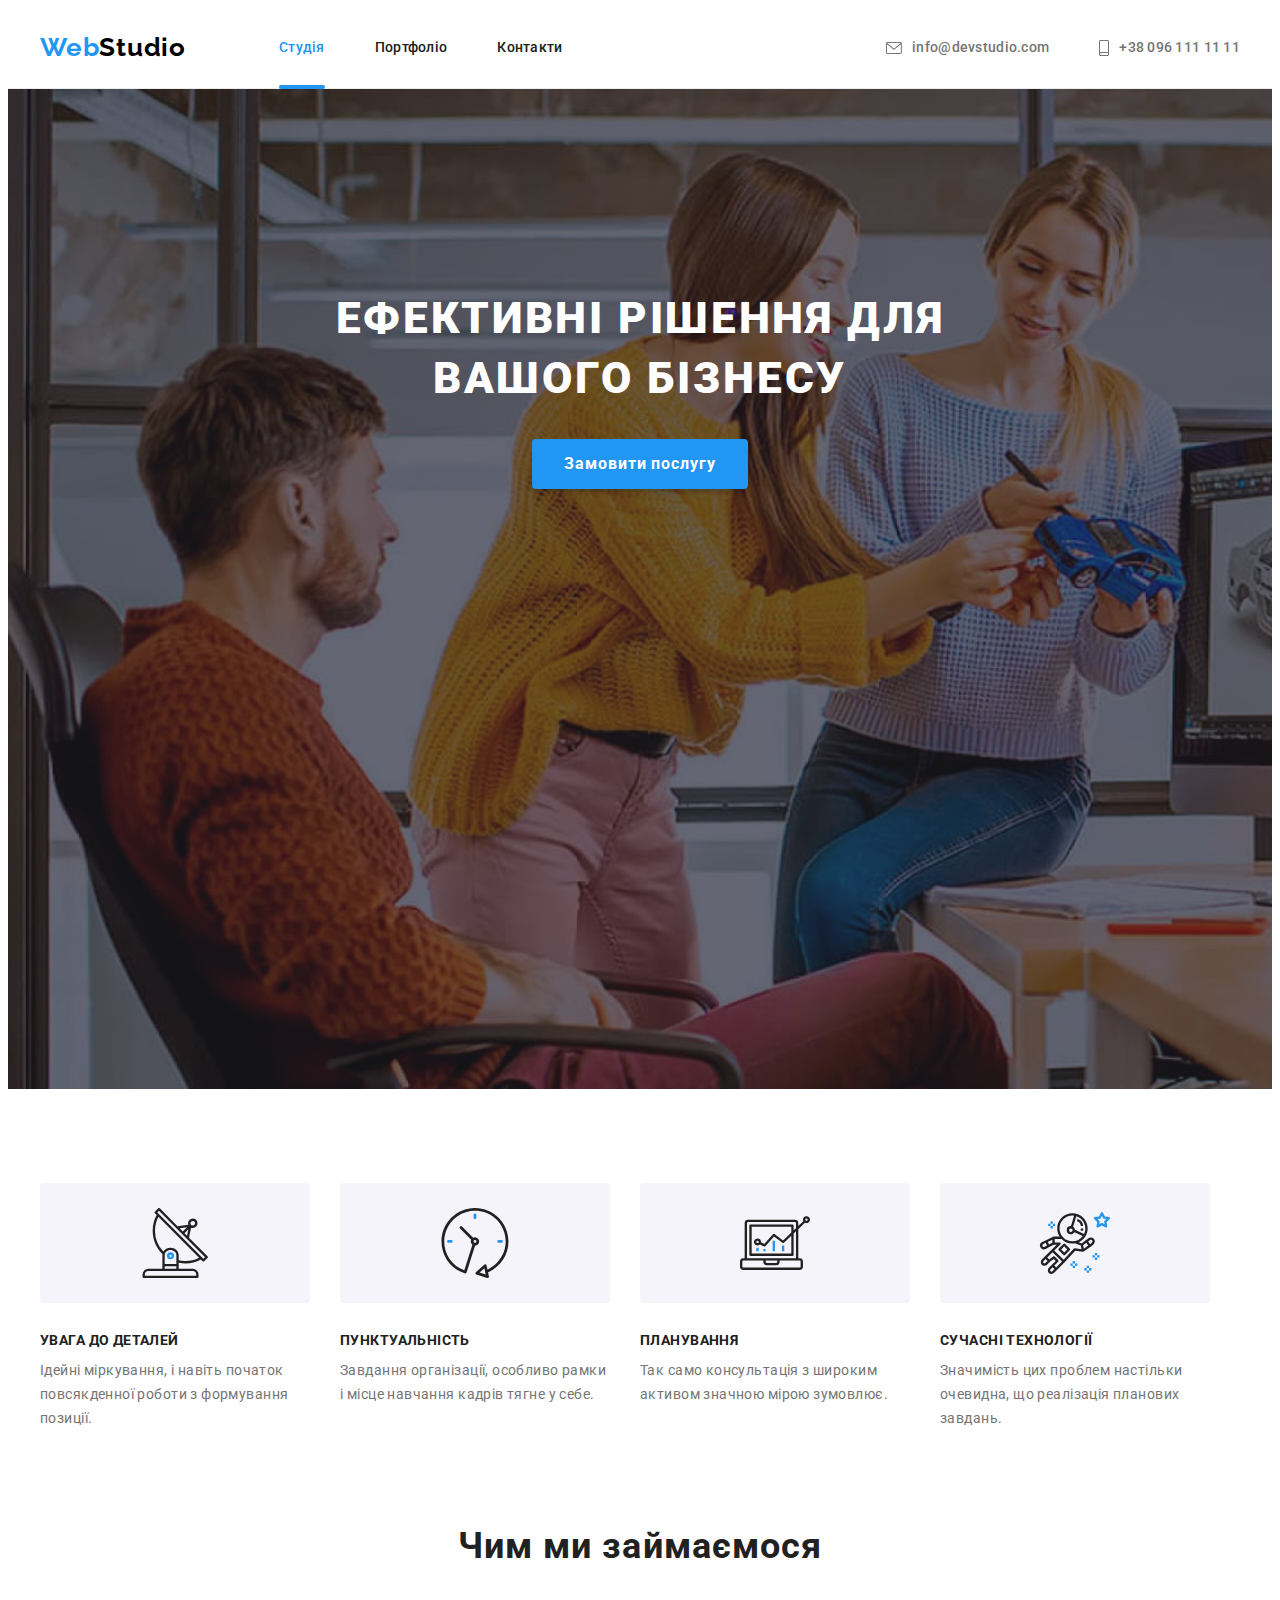
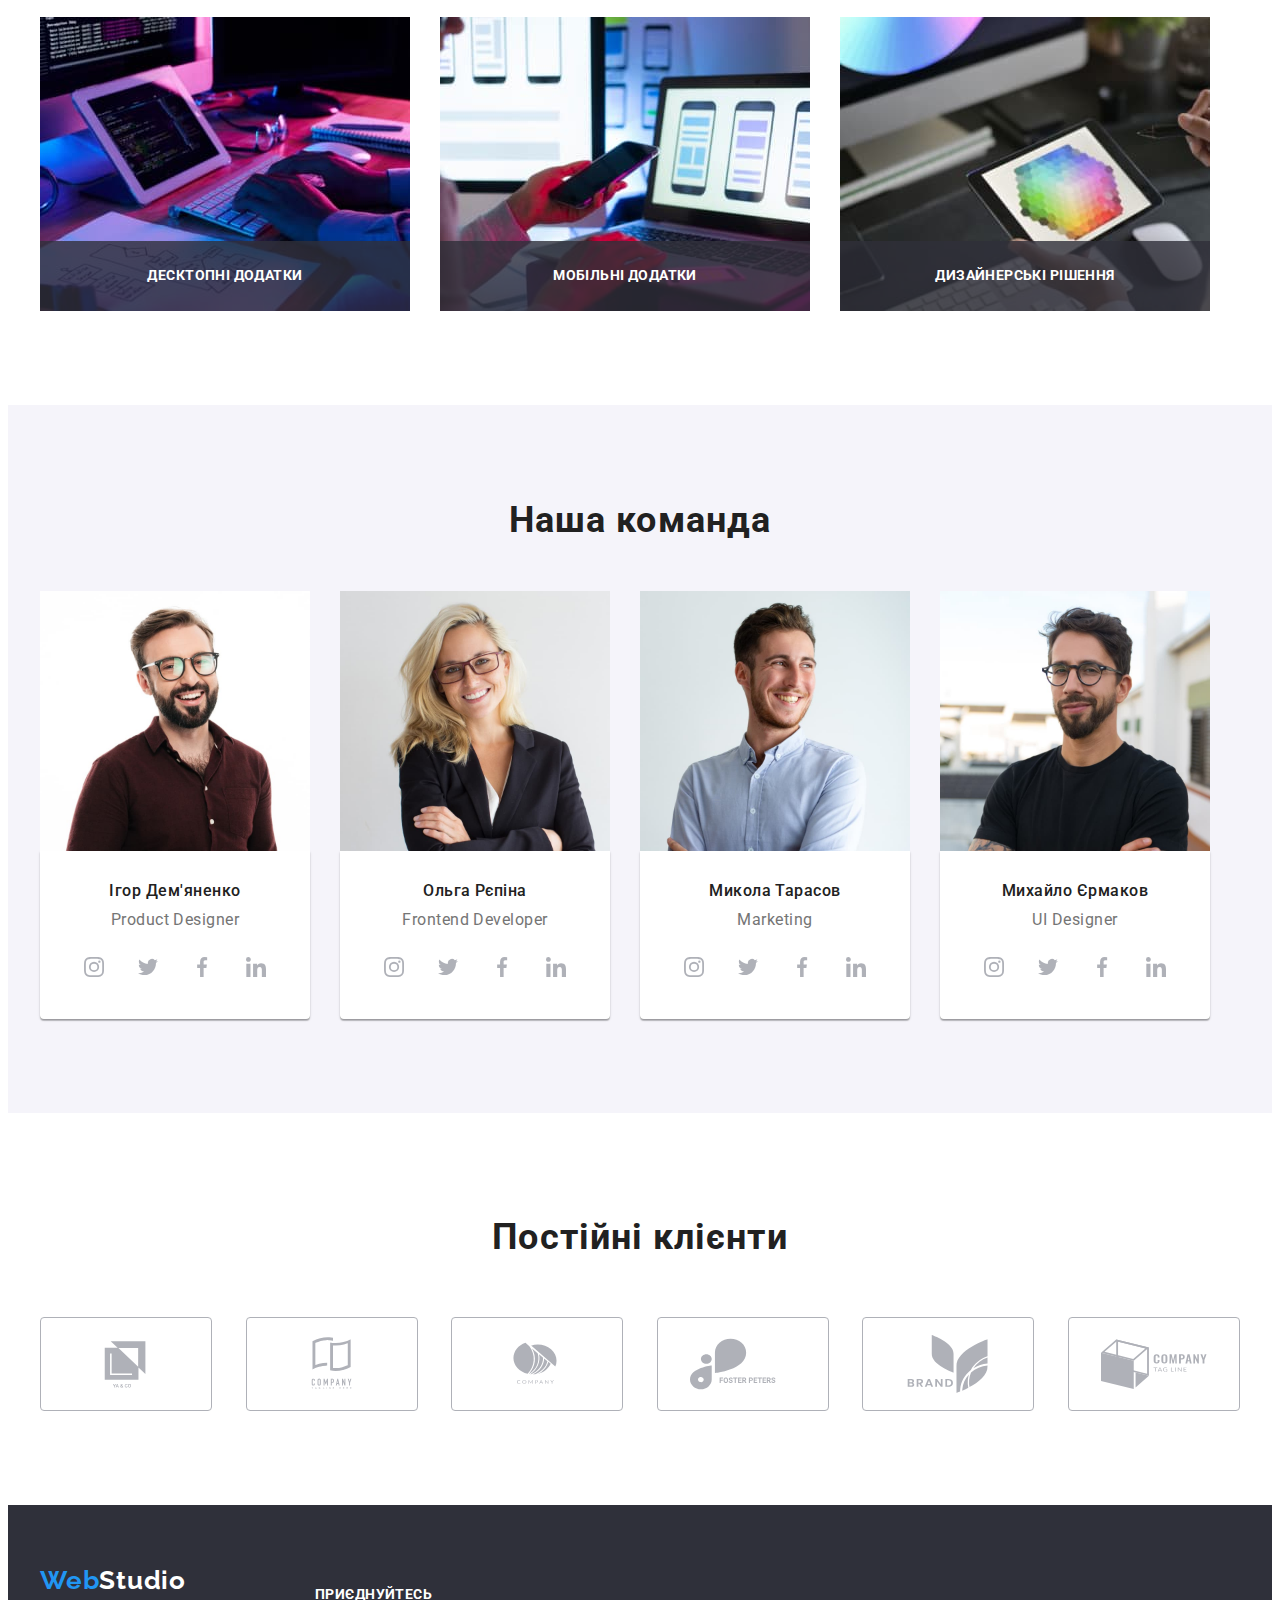
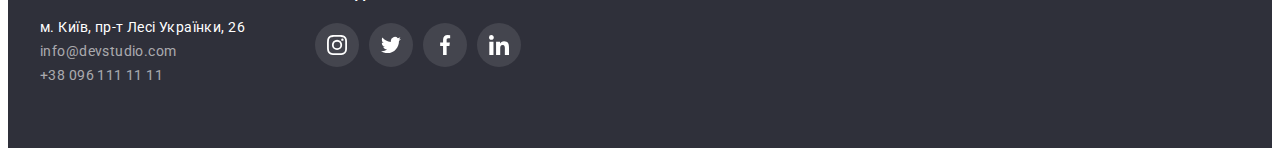
==== index.html @ e0c90251 "new" ====
<!DOCTYPE html>
<html lang="uk">
  <head>
    <meta charset="UTF-8" />
    <meta http-equiv="X-UA-Compatible" content="IE=edge" />
    <meta name="viewport" content="width=device-width, initial-scale=1.0" />
    <title>Document</title>
    <link rel="preconnect" href="https://fonts.googleapis.com" />
    <link rel="preconnect" href="https://fonts.gstatic.com" crossorigin />
    <link
      href="https://fonts.googleapis.com/css2?family=Raleway:wght@700&family=Roboto:wght@400;500;700;900&display=swap"
      rel="stylesheet"
    />
    <link
      rel="stylesheet"
      href="https://cdnjs.cloudflare.com/ajax/libs/modern-normalize/1.1.0/modern-normalize.min.css"
      integrity="sha512-wpPYUAdjBVSE4KJnH1VR1HeZfpl1ub8YT/NKx4PuQ5NmX2tKuGu6U/JRp5y+Y8XG2tV+wKQpNHVUX03MfMFn9Q=="
      crossorigin="anonymous"
      referrerpolicy="no-referrer"
    />
    <link rel="stylesheet" href="./css/styles.css" />
  </head>
  <body>
    <!-- хедер -->
    <header class="page-header">
      <div class="container">
        <nav class="navigate">
          <a href="./index.html" class="logo"
            ><span class="title-logo">Web</span>Studio</a
          >

          <!-- навігація -->
          <div class="nav-c">
            <ul class="site-nav">
              <li class="item current">
                <a href="./index.html" class="link">Студія</a>
              </li>
              <li class="item">
                <a href="./portfolio.html" class="link">Портфоліо</a>
              </li>
              <li class="item"><a href="" class="link">Контакти</a></li>
            </ul>
          </div>
        </nav>

        <!-- контакти -->
        <ul class="site-contacts">
          <li class="item">
            <a href="mailto:info@devstudio.com" class="contact-link link"
              ><svg class="icon-envelope" widht="16" height="12">
                <use href="./images/sprite.svg#icon-envelope"></use></svg
              >info@devstudio.com</a
            >
          </li>

          <li class="item">
            <a href="tel:+380961111111" class="contact-link link"
              ><svg class="icon-tel" widht="10" height="16">
                <use href="./images/sprite.svg#icon-smartphone"></use></svg
              >+38 096 111 11 11</a
            >
          </li>
        </ul>
      </div>
    </header>

    <main>
      <!-- герой -->
      <section class="section-hero section">
        <div class="container">
          <h1 class="hero-title">
            Ефективні рішення для <br />
            вашого бізнесу
          </h1>
          <button type="button" class="button-hero button" data-modal-open>
            Замовити послугу
          </button>
        </div>
      </section>

      <!-- блок 1 -->

      <section class="section-features section">
        <div class="container">
          <h2 class="features-title visually-hidden">Особливості</h2>

          <ul class="features-items">
            <li class="item-list">
              <div class="icon-features">
                <svg class="icon-antenna" widht="70" height="70">
                  <use href="./images/sprite.svg#icon-antenna"></use>
                </svg>
              </div>

              <h3 class="title-item-list">УВАГА ДО ДЕТАЛЕЙ</h3>
              <p class="features-items-text">
                Ідейні міркування, і навіть початок повсякденної роботи з
                формування позиції.
              </p>
            </li>

            <li class="item-list">
              <div class="icon-features">
                <svg class="icon-clock" widht="70" height="70">
                  <use href="./images/sprite.svg#icon-clock"></use>
                </svg>
              </div>
              <h3 class="title-item-list">ПУНКТУАЛЬНІСТЬ</h3>
              <p class="features-items-text">
                Завдання організації, особливо рамки і місце навчання кадрів
                тягне у себе.
              </p>
            </li>

            <li class="item-list">
              <div class="icon-features">
                <svg class="icon-diagram" widht="70" height="70">
                  <use href="./images/sprite.svg#icon-diagram"></use>
                </svg>
              </div>
              <h3 class="title-item-list">ПЛАНУВАННЯ</h3>
              <p class="features-items-text">
                Так само консультація з широким активом значною мірою зумовлює.
              </p>
            </li>

            <li class="item-list">
              <div class="icon-features">
                <svg class="icon-astronaut" widht="70" height="70">
                  <use href="./images/sprite.svg#icon-astronaut"></use>
                </svg>
              </div>
              <h3 class="title-item-list">СУЧАСНІ ТЕХНОЛОГІЇ</h3>
              <p class="features-items-text">
                Значимість цих проблем настільки очевидна, що реалізація
                планових завдань.
              </p>
            </li>
          </ul>
        </div>
      </section>

      <!-- блок 2 -->
      <section class="section-work section">
        <div class="container">
          <h2 class="work-title">Чим ми займаємося</h2>

          <ul class="work-list">
            <li class="wokr-list-item">
              <div class="wokr-list-thumb">
                <img
                  src="./images/box-1.jpg"
                  alt="працюю з кодом"
                  width="370"
                  height="294"
                  class="work-pictures pictures"
                />
                <div class="team-name-box">
                  <p class="tex-wokr-list-item">Десктопні додатки</p>
                </div>
              </div>
            </li>

            <li class="wokr-list-item">
              <div class="wokr-list-thumb">
                <img
                  src="./images/box-2.jpg"
                  alt="тримаю телефон"
                  width="370"
                  height="294"
                  class="work-pictures pictures"
                />
                <div class="team-name-box">
                  <p class="tex-wokr-list-item">Мобільні додатки</p>
                </div>
              </div>
            </li>

            <li class="wokr-list-item">
              <div class="wokr-list-thumb">
                <img
                  src="./images/box-3.jpg"
                  alt="вибираю колір"
                  width="370"
                  height="294"
                  class="work-pictures pictures"
                />
                <div class="team-name-box">
                  <p class="tex-wokr-list-item">Дизайнерські рішення</p>
                </div>
              </div>
            </li>
          </ul>
        </div>
      </section>

      <!-- блок 3 -->
      <section class="section-team section">
        <div class="container">
          <h2 class="team-title">Наша команда</h2>
          <!-- команда -->
          <ul class="team-list">
            <li class="team-list-item">
              <img
                src="./images/igor.jpg"
                alt="Ігор Дем'яненко"
                width="270"
                height="260"
                class="team-pictures pictures"
              />
              <div class="content">
                <h3 class="team-list-name">Ігор Дем'яненко</h3>
                <p class="team-text">Product Designer</p>
                <ul class="team-social-icon-list">
                  <li class="social-icon-item">
                    <a href="" class="linc-icon">
                      <svg class="social-icon" width="20" height="20">
                        <use href="./images/sprite.svg#icon-instagram-1"></use>
                      </svg>
                    </a>
                  </li>

                  <li class="social-icon-item">
                    <a href="" class="linc-icon">
                      <svg class="social-icon" width="20" height="20">
                        <use href="./images/sprite.svg#icon-twitter-1"></use>
                      </svg>
                    </a>
                  </li>

                  <li class="social-icon-item">
                    <a href="" class="linc-icon">
                      <svg class="social-icon" width="20" height="20">
                        <use href="./images/sprite.svg#icon-facebook-1"></use>
                      </svg>
                    </a>
                  </li>

                  <li class="social-icon-item">
                    <a href="" class="linc-icon">
                      <svg class="social-icon" width="20" height="20">
                        <use href="./images/sprite.svg#icon-linkedin-1"></use>
                      </svg>
                    </a>
                  </li>
                </ul>
              </div>
            </li>

            <li class="team-list-item">
              <img
                src="./images/olga.jpg"
                alt="Ольга Рєпіна"
                width="270"
                height="260"
                class="team-pictures pictures"
              />
              <div class="content">
                <h3 class="team-list-name">Ольга Рєпіна</h3>
                <p class="team-text">Frontend Developer</p>
                <ul class="team-social-icon-list">
                  <li class="social-icon-item">
                    <a href="" class="linc-icon">
                      <svg class="social-icon" width="20" height="20">
                        <use href="./images/sprite.svg#icon-instagram-1"></use>
                      </svg>
                    </a>
                  </li>

                  <li class="social-icon-item">
                    <a href="" class="linc-icon">
                      <svg class="social-icon" width="20" height="20">
                        <use href="./images/sprite.svg#icon-twitter-1"></use>
                      </svg>
                    </a>
                  </li>

                  <li class="social-icon-item">
                    <a href="" class="linc-icon">
                      <svg class="social-icon" width="20" height="20">
                        <use href="./images/sprite.svg#icon-facebook-1"></use>
                      </svg>
                    </a>
                  </li>

                  <li class="social-icon-item">
                    <a href="" class="linc-icon">
                      <svg class="social-icon" width="20" height="20">
                        <use href="./images/sprite.svg#icon-linkedin-1"></use>
                      </svg>
                    </a>
                  </li>
                </ul>
              </div>
            </li>

            <li class="team-list-item">
              <img
                src="./images/mykola.jpg"
                alt="Микола Тарасов"
                width="270"
                height="260"
                class="team-pictures pictures"
              />
              <div class="content">
                <h3 class="team-list-name">Микола Тарасов</h3>
                <p class="team-text">Marketing</p>
                <ul class="team-social-icon-list">
                  <li class="social-icon-item">
                    <a href="" class="linc-icon">
                      <svg class="social-icon" width="20" height="20">
                        <use href="./images/sprite.svg#icon-instagram-1"></use>
                      </svg>
                    </a>
                  </li>

                  <li class="social-icon-item">
                    <a href="" class="linc-icon">
                      <svg class="social-icon" width="20" height="20">
                        <use href="./images/sprite.svg#icon-twitter-1"></use>
                      </svg>
                    </a>
                  </li>

                  <li class="social-icon-item">
                    <a href="" class="linc-icon">
                      <svg class="social-icon" width="20" height="20">
                        <use href="./images/sprite.svg#icon-facebook-1"></use>
                      </svg>
                    </a>
                  </li>

                  <li class="social-icon-item">
                    <a href="" class="linc-icon">
                      <svg class="social-icon" width="20" height="20">
                        <use href="./images/sprite.svg#icon-linkedin-1"></use>
                      </svg>
                    </a>
                  </li>
                </ul>
              </div>
            </li>

            <li class="team-list-item">
              <img
                src="./images/mykhailo.jpg"
                alt="Михайло Єрмаков"
                width="270"
                height="260"
                class="team-pictures pictures"
              />
              <div class="content">
                <h3 class="team-list-name">Михайло Єрмаков</h3>
                <p class="team-text">UI Designer</p>
                <ul class="team-social-icon-list">
                  <li class="social-icon-item">
                    <a href="" class="linc-icon">
                      <svg class="social-icon" width="20" height="20">
                        <use href="./images/sprite.svg#icon-instagram-1"></use>
                      </svg>
                    </a>
                  </li>

                  <li class="social-icon-item">
                    <a href="" class="linc-icon">
                      <svg class="social-icon" width="20" height="20">
                        <use href="./images/sprite.svg#icon-twitter-1"></use>
                      </svg>
                    </a>
                  </li>

                  <li class="social-icon-item">
                    <a href="" class="linc-icon">
                      <svg class="social-icon" width="20" height="20">
                        <use href="./images/sprite.svg#icon-facebook-1"></use>
                      </svg>
                    </a>
                  </li>

                  <li class="social-icon-item">
                    <a href="" class="linc-icon">
                      <svg class="social-icon" width="20" height="20">
                        <use href="./images/sprite.svg#icon-linkedin-1"></use>
                      </svg>
                    </a>
                  </li>
                </ul>
              </div>
            </li>
          </ul>
        </div>
      </section>
    </main>

    <!-- ПОСТІЙНІ КЛІЄНТИ -->

    <section class="section-clients section">
      <div class="container">
        <h2 class="clients-title">Постійні клієнти</h2>
        <ul class="clients-list">
          <li class="client-item">
            <a href="" class="client-linc-icon">
              <svg class="client-icon" width="106" height="60">
                <use href="./images/sprite.svg#icon-logo1"></use>
              </svg>
            </a>
          </li>

          <li class="client-item">
            <a href="" class="client-linc-icon">
              <svg class="client-icon" width="106" height="60">
                <use href="./images/sprite.svg#icon-logo-2"></use>
              </svg>
            </a>
          </li>

          <li class="client-item">
            <a href="" class="client-linc-icon">
              <svg class="client-icon" width="106" height="60">
                <use href="./images/sprite.svg#icon-client-logo-3"></use>
              </svg>
            </a>
          </li>

          <li class="client-item">
            <a href="" class="client-linc-icon">
              <svg class="client-icon" width="106" height="60">
                <use href="./images/sprite.svg#icon-logo-4"></use>
              </svg>
            </a>
          </li>

          <li class="client-item">
            <a href="" class="client-linc-icon">
              <svg class="client-icon" width="106" height="60">
                <use href="./images/sprite.svg#icon-logo-5"></use>
              </svg>
            </a>
          </li>

          <li class="client-item">
            <a href="" class="client-linc-icon">
              <svg class="client-icon" width="106" height="60">
                <use href="./images/sprite.svg#icon-logo-6"></use>
              </svg>
            </a>
          </li>
        </ul>
      </div>
    </section>

    <!-- футер -->
    <footer class="footer-items">
      <div class="container">
        <div class="address-container">
          <a href="./index.html" class="logo logo-footer"
            ><span class="title-logo">Web</span>Studio
          </a>

          <!-- адреса -->
          <address class="address-items">
            <div class="address-container">
              <ul class="address-list">
                <li class="address-place">
                  <a
                    href="https://www.google.com/maps/place/%D0%B1%D1%83%D0%BB%D1%8C%D0%B2%D0%B0%D1%80+%D0%9B%D0%B5%D1%81%D1%96+%D0%A3%D0%BA%D1%80%D0%B0%D1%97%D0%BD%D0%BA%D0%B8,+26,+%D0%9A%D0%B8%D1%97%D0%B2,+02000/@50.4267703,30.537616,18z/data=!4m5!3m4!1s0x40d4cf0e033ecbe9:0x57a4dffefec77da0!8m2!3d50.4265807!4d30.5383859"
                    target="_blank"
                    rel="noopener noreferrer"
                    class="link"
                    ><span class="place-tex"
                      >м. Київ, пр-т Лесі Українки, 26</span
                    >
                  </a>
                </li>
                <li class="address-contacts">
                  <a href="mailto:info@devstudio.com" class="link"
                    >info@devstudio.com</a
                  >
                </li>

                <li class="address-contacts">
                  <a href="tel:+380961111111" class="link">+38 096 111 11 11</a>
                </li>
              </ul>
            </div>
          </address>
        </div>

        <div class="social-container">
          <h2 class="footer-social-title">Приєднуйтесь</h2>
          <ul class="footer-social-icon-list">
            <li class="social-icon-item">
              <a href="" class="linc-icon bot">
                <svg class="social-icon join" width="20" height="20">
                  <use href="./images/sprite.svg#icon-instagram-1"></use>
                </svg>
              </a>
            </li>

            <li class="social-icon-item">
              <a href="" class="linc-icon bot">
                <svg class="social-icon join" width="20" height="20">
                  <use href="./images/sprite.svg#icon-twitter-1"></use>
                </svg>
              </a>
            </li>

            <li class="social-icon-item">
              <a href="" class="linc-icon bot">
                <svg class="social-icon join" width="20" height="20">
                  <use href="./images/sprite.svg#icon-facebook-1"></use>
                </svg>
              </a>
            </li>

            <li class="social-icon-item">
              <a href="" class="linc-icon bot">
                <svg class="social-icon join" width="20" height="20">
                  <use href="./images/sprite.svg#icon-linkedin-1"></use>
                </svg>
              </a>
            </li>
          </ul>
        </div>
      </div>
    </footer>

    <!-- МОДАЛЬНЕ ВІКНО -->
    <section>
      <div class="backdrop is-hidden" data-modal>
        <div class="modal">
          <button class="btn-modal" data-modal-close>
            <svg class="icon-close" width="18" height="18">
              <use href="./images/close-modal.svg#icon-close-b"></use>
            </svg>
          </button>
        </div>
      </div>
    </section>

    <script src="./js/modal.js"></script>
  </body>
</html>
---- css/styles.css ----
:root {
  --primari-tex-color: #212121;
  --title-text-color: #212121;
  --accent-color: #2196f3;
  --accent-button-color: #2196f3;
  --button-text-color: #ffffff;
  --primari-bcg-color: #f5f5f5;
  --paragraph-tex: #757575;
}

body {
  font-family: "Roboto", sans-serif;
  color: var(--primari-tex-color);
  background-color: #ffffff;
}

/* НАВІГАЦІЯ */

.logo {
  padding-top: 24px;
  padding-bottom: 25px;

  text-decoration: none;
  font-family: "Raleway", sans-serif;
  font-weight: 700;
  font-size: 26px;
  line-height: 1.19;

  letter-spacing: 0.03em;
  color: #000000;
}

.title-logo {
  color: #2196f3;
}

/* Футер лого */

footer .logo {
  color: #ffffff;
}

.section {
  padding-top: 94px;
  padding-bottom: 94px;
  /* outline: 2px solid tomato; */
  max-width: 1600px;
}

h1,
h2,
h3,
h4,
h5,
h6,
p,
ul {
  margin-top: 0;
  margin-bottom: 0;
}

/*------------- ХЕДЕР -------------*/

.container {
  display: block;
  margin-left: auto;
  margin-right: auto;
  padding-left: 15px;
  padding-right: 15px;
  width: 1200px;
  /* outline: 3px solid red; */
}

.navigate {
  display: flex;
}

.page-header {
  max-width: 1600px;

  border-bottom: 1px solid #ececec;
}

.page-header .container {
  display: flex;
  align-items: center;
}

.site-nav {
  display: flex;
  align-items: center;
  margin-left: 93px;
  padding-left: 0;

  font-weight: 500;
  font-size: 14px;
  line-height: 1.14;
  letter-spacing: 0.02em;

  color: #212121;
}

/* .site-nav .item {
  margin-right: 50px;
  }

.site-nav .item:last-child {
  margin-right: 0;
} */

/* .site-nav .item + .item {
  margin-left: 50px;
} */

.site-nav .item {
  padding-top: 32px;
  padding-bottom: 32px;
}

.site-nav .item:not(:last-child) {
  margin-right: 50px;
}

a {
  font-family: inherit;
}

a.link {
  color: var(--primari-tex-color);
}

.link {
  text-decoration: none;
  display: block;

  transition-property: color, background-color, box-shadow;
  transition-duration: 250ms;
  transition-timing-function: cubic-bezier(0.4, 0, 0.2, 1);
}

.address-items .link {
  display: flex;
  text-decoration: none;
}

.site-contacts {
  display: flex;
  align-items: center;

  margin-left: auto;
  padding-left: 0;
}

.site-contacts .item {
  display: inline-flex;
  padding-top: 32px;
  padding-bottom: 32px;
}

.site-contacts .item + .item {
  margin-left: 50px;
}

.site-contacts .link {
  font-weight: 500;
  font-size: 14px;
  line-height: 1.14;
  letter-spacing: 0.02em;

  color: #757575;
}

.item {
  position: relative;
}

.current .link {
  color: var(--accent-color);
}

.item.current .link::after {
  position: absolute;

  display: inline-block;

  content: "";

  width: 100%;
  height: 4px;

  bottom: -1px;
  left: 0;

  background: var(--accent-color);
  border-radius: 2px;
}

ul {
  list-style: none;
  font-style: normal;
}

.link:hover,
.link:focus {
  color: var(--accent-color);
}

img {
  display: block;
}

.icon-contact {
  display: flex;
}

.contact-link {
  display: flex;
  align-items: center;
  fill: #757575;
}

.icon-envelope {
  width: 16px;
  height: 12px;
  margin-right: 10px;
  fill: inherit;
}

.contact-link.link:hover,
.contact-link.link:focus {
  fill: var(--accent-color);
}

.icon-tel {
  display: flex;

  width: 10px;
  height: 16px;
  margin-right: 10px;

  fill: inherit;
}

/*------------- ГЕРОЙ -------------*/

.section-hero.section {
  max-width: 1600px;
  height: 600px;
  padding-top: 200px;
  padding-bottom: 200px;

  background-image: linear-gradient(
      to right,
      rgba(47, 48, 58, 0.4),
      rgba(47, 48, 58, 0.4)
    ),
    url(../images/hero.jpg);
  background-size: cover;
  background-repeat: no-repeat;
  background-color: #c4c4c4;
}

.section-hero {
  background-color: #2f303a;
  text-align: center;
}

.hero-title {
  text-align: center;

  font-weight: 900;
  font-size: 44px;
  line-height: 1.36;

  letter-spacing: 0.06em;
  text-transform: uppercase;

  color: #ffffff;
  margin-bottom: 30px;
}

/*------------- КНОПКИ -------------*/

button {
  display: inline-block;
  font-family: inherit;
  cursor: pointer;
  text-align: center;
}

.button {
  background: #f5f4fa;
  border-radius: 4px;
  padding: 6px 22px;

  transition-property: color, background-color, box-shadow;
  transition-duration: 250ms;
  transition-timing-function: cubic-bezier(0.4, 0, 0.2, 1);
}

.button-hero {
  border: none;
  font-weight: 700;
  font-size: 16px;
  line-height: 1.88;

  min-width: 216px;
  padding: 10px 32px;

  letter-spacing: 0.06em;

  background: #2196f3;
  box-shadow: 0px 4px 4px rgba(0, 0, 0, 0.15);
  border-radius: 4px;
  color: var(--button-text-color);

  transition-property: background-color;
  transition-duration: 250ms;
  transition-timing-function: cubic-bezier(0.4, 0, 0.2, 1);
}

.button:hover,
.button:focus {
  /* padding: 6px 25px; */
  color: #ffffff;
  background-color: var(--accent-color);

  box-shadow: 0px 3px 1px rgba(0, 0, 0, 0.1), 0px 1px 2px rgba(0, 0, 0, 0.08),
    0px 2px 2px rgba(0, 0, 0, 0.12);
  border-radius: 4px;
}

.button-hero:active {
  background: #188ce8;
}

/*------------- БЛОК 1 -------------*/

/* .section-features {} */

.features-title {
  color: var(--primari-bcg-color);
}

.features-items {
  display: flex;
  padding-left: 0;
}

.features-items .item-list:not(:last-child) {
  margin-right: 30px;
}

.features-items .item-list {
  max-width: 270px;
}

/* .item-list {} */

/* .item-list::before {
  display: block;
  content: "";
  height: 120px;

  background: #f5f4fa;
  border-radius: 4px;

  margin-bottom: 30px;

  background-size: contain;
  background-repeat: no-repeat;
  background-position: center;
} */

.title-item-list {
  font-weight: 700;
  font-size: 14px;
  line-height: 1.14;
  letter-spacing: 0.03em;
  text-transform: uppercase;

  color: var(--primari-tex-color);

  margin-bottom: 10px;
}

.icon-features {
  display: flex;
  align-items: center;
  width: 270px;
  height: 120px;

  background: #f5f4fa;
  border-radius: 4px;

  margin-bottom: 30px;
}

.features-items-text {
  font-size: 14px;
  line-height: 1.71;

  letter-spacing: 0.03em;

  color: var(--paragraph-tex);
}

/*------------- БЛОК 2 -------------*/

.section-work {
  padding-top: 0;
}

.work-title {
  font-weight: 700;
  font-size: 36px;
  line-height: 1.17;
  text-align: center;
  letter-spacing: 0.03em;

  color: var(--primari-tex-color);

  margin-bottom: 50px;
}

.work-list {
  padding: 0;
  display: flex;
  flex-wrap: wrap;
}

.wokr-list-item {
  display: flex;
  margin-right: 30px;
}

.wokr-list-item:nth-child(3n) {
  margin-right: 0;
}

.wokr-list-thumb {
  position: relative;
}

.tex-wokr-list-item {
  font-weight: 700;
  font-size: 14px;
  line-height: 1.14;
  text-align: center;
  letter-spacing: 0.03em;
  text-transform: uppercase;

  color: #ffffff;
}

.team-name-box {
  position: absolute;

  bottom: 0;
  width: 100%;
  height: 70px;

  display: flex;
  justify-content: center;
  align-items: center;

  background: rgba(47, 48, 58, 0.8);
}
/* .work-pictures {} */

/*------------- БЛОК 3 -------------*/

.section-team {
  background-color: #f5f4fa;
}

.team-title {
  font-weight: 700;
  font-size: 36px;
  line-height: 1.17;
  text-align: center;
  letter-spacing: 0.03em;

  color: var(--primari-tex-color);

  margin-bottom: 50px;
}

.team-list {
  padding: 0;
  display: flex;
  text-align: center;
}

.team-list .content {
  padding-top: 30px;
  padding-bottom: 30px;

  box-shadow: 0px 1px 3px rgba(0, 0, 0, 0.12), 0px 1px 1px rgba(0, 0, 0, 0.14),
    0px 2px 1px rgba(0, 0, 0, 0.2);
  border-radius: 0px 0px 4px 4px;
}

.team-list-item {
  background-color: #ffffff;
  margin-right: 30px;
}

.team-list-item:nth-child(4n) {
  margin-right: 0;
}

/* .team-pictures { } */

.team-list-name {
  font-weight: 500;
  font-size: 16px;
  line-height: 1.19;

  letter-spacing: 0.03em;

  color: var(--primari-tex-color);

  margin-bottom: 10px;
}

.team-text {
  font-size: 16px;
  line-height: 1.19;

  letter-spacing: 0.03em;

  color: var(--paragraph-tex);

  margin-bottom: 16px;
}

/*------------- PAGES 2 PORTFOLIO -------------*/

/* .portfolio-section {} */

.portfolio-title {
  color: var(--primari-bcg-color);
}

.portfolio-nav {
  display: flex;
  justify-content: center;

  padding-left: 0;
  margin-bottom: 50px;
}

.portfolio-nav .item {
  margin-right: 8px;
}

.portfolio-nav .item:nth-child(5n) {
  margin-right: 0;
}

/*------------- Кнопки Навігації PORTFOLIO -------------*/

.button-portfolio {
  background: #f5f4fa;
  border-radius: 4px;
  border: none;
  font-weight: 500;
  font-size: 16px;
  line-height: 1.62;

  text-align: center;
  letter-spacing: 0.03em;

  color: #212121;
}

/*------------- ГАЛЕРЕЯ -------------*/

/* .gallery-section {} */

.gallery-title {
  color: var(--primari-bcg-color);
}

.gallery-list {
  display: flex;
  flex-wrap: wrap;

  padding-left: 0;
}

.gallery-list-item .content {
  padding: 20px 24px;
}

.gallery-icon {
  position: relative;
  display: block;
  border: 1px solid #eeeeee;
}

.gallary-thumb {
  position: relative;
  overflow: hidden;
}

.gallary-effect-tex {
  position: absolute;

  top: 0;
  width: 100%;
  height: 100%;
  padding: 63px 24px;

  font-weight: 400;
  font-size: 18px;
  line-height: 1.56;

  letter-spacing: 0.03em;

  color: #ffffff;

  background-color: rgba(33, 150, 243, 0.9);

  transform: translateY(100%);
  transition: transform 250ms cubic-bezier(0.4, 0, 0.2, 1);
}

.gallery-icon:hover .gallary-effect-tex,
.gallery-icon:focus .gallary-effect-tex {
  transform: translateY(0);
}

/* Фіксований розмір */

/* .gallery-list-item {
  width: 370px;

  margin-right: 30px;
  margin-bottom: 30px;

  border: 1px solid #eeeeee;
} */

/* Адаптивний розмір */

.gallery-list-item {
  width: calc((100% - 60px) / 3);
  margin-right: 30px;
  margin-bottom: 30px;
}

.gallery-list-item:nth-child(3n) {
  margin-right: 0;
}

.gallery-list-item:nth-last-child(-n + 3) {
  margin-bottom: 0;
}

.gallery-icon:hover,
.gallery-icon:focus {
  box-shadow: 0px 1px 1px rgba(0, 0, 0, 0.12), 0px 4px 4px rgba(0, 0, 0, 0.06),
    1px 4px 6px rgba(0, 0, 0, 0.16);
}

.gallery-list-title {
  font-weight: 700;
  font-size: 18px;
  line-height: 2;

  letter-spacing: 0.06em;

  color: var(--primari-tex-color);
}

.gallery-tex {
  font-size: 16px;
  line-height: 1.88;

  letter-spacing: 0.03em;

  color: var(--paragraph-tex);
}
/*------------- ПОСТІЙНІ КЛІЄНТИ -------------*/

.section-clients {
  max-width: 1600px;
}

.clients-title {
  font-weight: 700;
  font-size: 36px;
  line-height: 1.67;
  text-align: center;
  letter-spacing: 0.03em;

  color: var(--title-text-color);

  margin-bottom: 50px;
}

.clients-list {
  display: flex;
  align-items: center;
  justify-content: space-between;
  padding: 0;
  fill: #afb1b8;
}

/*=========== ПОСИЛАННЯ НА ПОСТІЙНИХ КЛІЄНТІВ ===========*/

.client-linc-icon {
  display: flex;
  justify-content: center;
  align-items: center;
  width: 170px;
  height: 92px;

  border: 1px solid #afb1b8;
  border-radius: 4px;

  fill: #afb1b8;

  transition-property: fill, background-color, border;
  transition-duration: 250ms;
  transition-timing-function: cubic-bezier(0.4, 0, 0.2, 1);
}

.client-linc-icon:hover,
.client-linc-icon:focus {
  border: 1px solid var(--accent-color);
}

.client-linc-icon:focus,
.client-linc-icon:hover {
  fill: var(--accent-color);
}
/*------------- FOOTER -------------*/

address {
  display: block;
}

.footer-items {
  padding-top: 60px;
  padding-bottom: 60px;

  max-width: 1600px;
  background-color: #2f303a;
}

.footer-items .container {
  display: flex;
  align-content: center;
  align-items: center;
}

.address-items {
  display: flex;
  margin-right: auto;
}

.address-list {
  display: inline-block;
  padding-left: 0;
}

/* .address-place {} */

.place-tex {
  font-size: 14px;
  line-height: 1.71;

  letter-spacing: 0.03em;

  color: #ffffff;

  transition-property: color, background-color;
  transition-duration: 250ms;
  transition-timing-function: cubic-bezier(0.4, 0, 0.2, 1);
}

.address-contacts .link {
  font-size: 14px;
  line-height: 1.71;

  letter-spacing: 0.03em;

  color: rgba(255, 255, 255, 0.6);
}

.address-list .link:hover,
.address-list .link:focus {
  color: var(--accent-color);
}

.link .place-tex:hover,
.link .place-tex:focus {
  color: var(--accent-color);
}

.visually-hidden {
  position: absolute;
  white-space: nowrap;
  width: 1px;
  height: 1px;
  overflow: hidden;
  border: 0;
  padding: 0;
  clip: rect(0 0 0 0);
  clip-path: inset(50%);
  margin: -1px;
}

.logo-footer {
  display: flex;
  margin-bottom: 20px;

  padding: 0;
  margin-right: auto;
}

.address-place .link {
  margin-right: auto;
}

.address-container {
  display: flex;
  flex-direction: column;
}

.join-title {
  font-weight: 700;
  font-size: 14px;
  line-height: 1.42;
  letter-spacing: 0.03em;
  text-transform: uppercase;

  color: #ffffff;
}

.footer-icon-join {
  display: flex;
}

.linc-icon {
  display: flex;
  align-items: center;
  justify-content: center;

  width: 44px;
  height: 44px;
  border-radius: 50%;

  fill: #afb1b8;

  transition-property: fill, background-color;
  transition-duration: 250ms;
  transition-timing-function: cubic-bezier(0.4, 0, 0.2, 1);
}

.social-icon-item {
  margin-right: 10px;
}

.social-icon-item:last-child {
  margin-right: 0;
}

.linc-icon.bot {
  background: rgba(255, 255, 255, 0.1);

  transition-property: background;
  transition-duration: 250ms;
  transition-timing-function: cubic-bezier(0.4, 0, 0.2, 1);
}

.social-icon {
  fill: inherit;
}

.social-icon.join {
  fill: #ffffff;
}

.linc-icon:hover,
.linc-icon:focus {
  background-color: var(--accent-color);
  fill: #ffffff;
}

.team-social-icon-list {
  display: flex;
  justify-content: space-between;

  margin-right: 32px;
  margin-left: 32px;
  padding: 0;
}

.social-container {
  display: flex;
  flex-direction: column;
  margin-left: 70px;
}

.footer-social-icon-list {
  display: flex;
  padding: 0;
}

.footer-social-title {
  font-weight: 700;
  font-size: 14px;
  line-height: 1.14;
  letter-spacing: 0.03em;
  text-transform: uppercase;

  color: #ffffff;

  margin-bottom: 20px;
}

.backdrop {
  position: fixed;
  top: 0;
  left: 0;

  width: 100%;
  height: 100%;

  background: rgba(47, 48, 58, 0.5);

  opacity: 1;
  transition: opacity 250ms cubic-bezier(0.4, 0, 0.2, 1);
}

.backdrop.is-hidden {
  opacity: 0;
  pointer-events: none;
}

.backdrop.is-hidden .modal {
  transform: translate(-50%, -50%) scale(2);
}

.modal {
  position: absolute;
  top: 50%;
  left: 50%;

  width: 528px;
  height: 581px;
  padding: 10px;

  background: #ffffff;
  box-shadow: 0px 1px 3px rgba(0, 0, 0, 0.12), 0px 1px 1px rgba(0, 0, 0, 0.14),
    0px 2px 1px rgba(0, 0, 0, 0.2);
  border-radius: 4px;

  transform: translate(-50%, -50%) scale(1);
  transition: transform 250ms cubic-bezier(0.4, 0, 0.2, 1);
}

.btn-modal {
  display: flex;
  align-items: center;
  justify-content: center;
  position: absolute;

  top: 8px;
  right: 8px;
  width: 30px;
  height: 30px;
  border-radius: 50%;

  padding: 0;

  color: #000000;

  font-size: 18px;

  background: #ffffff;
  border: 1px solid rgba(0, 0, 0, 0.1);
}

.icon-close {
  fill: #000000;
  background: #FFFFFF;
  }
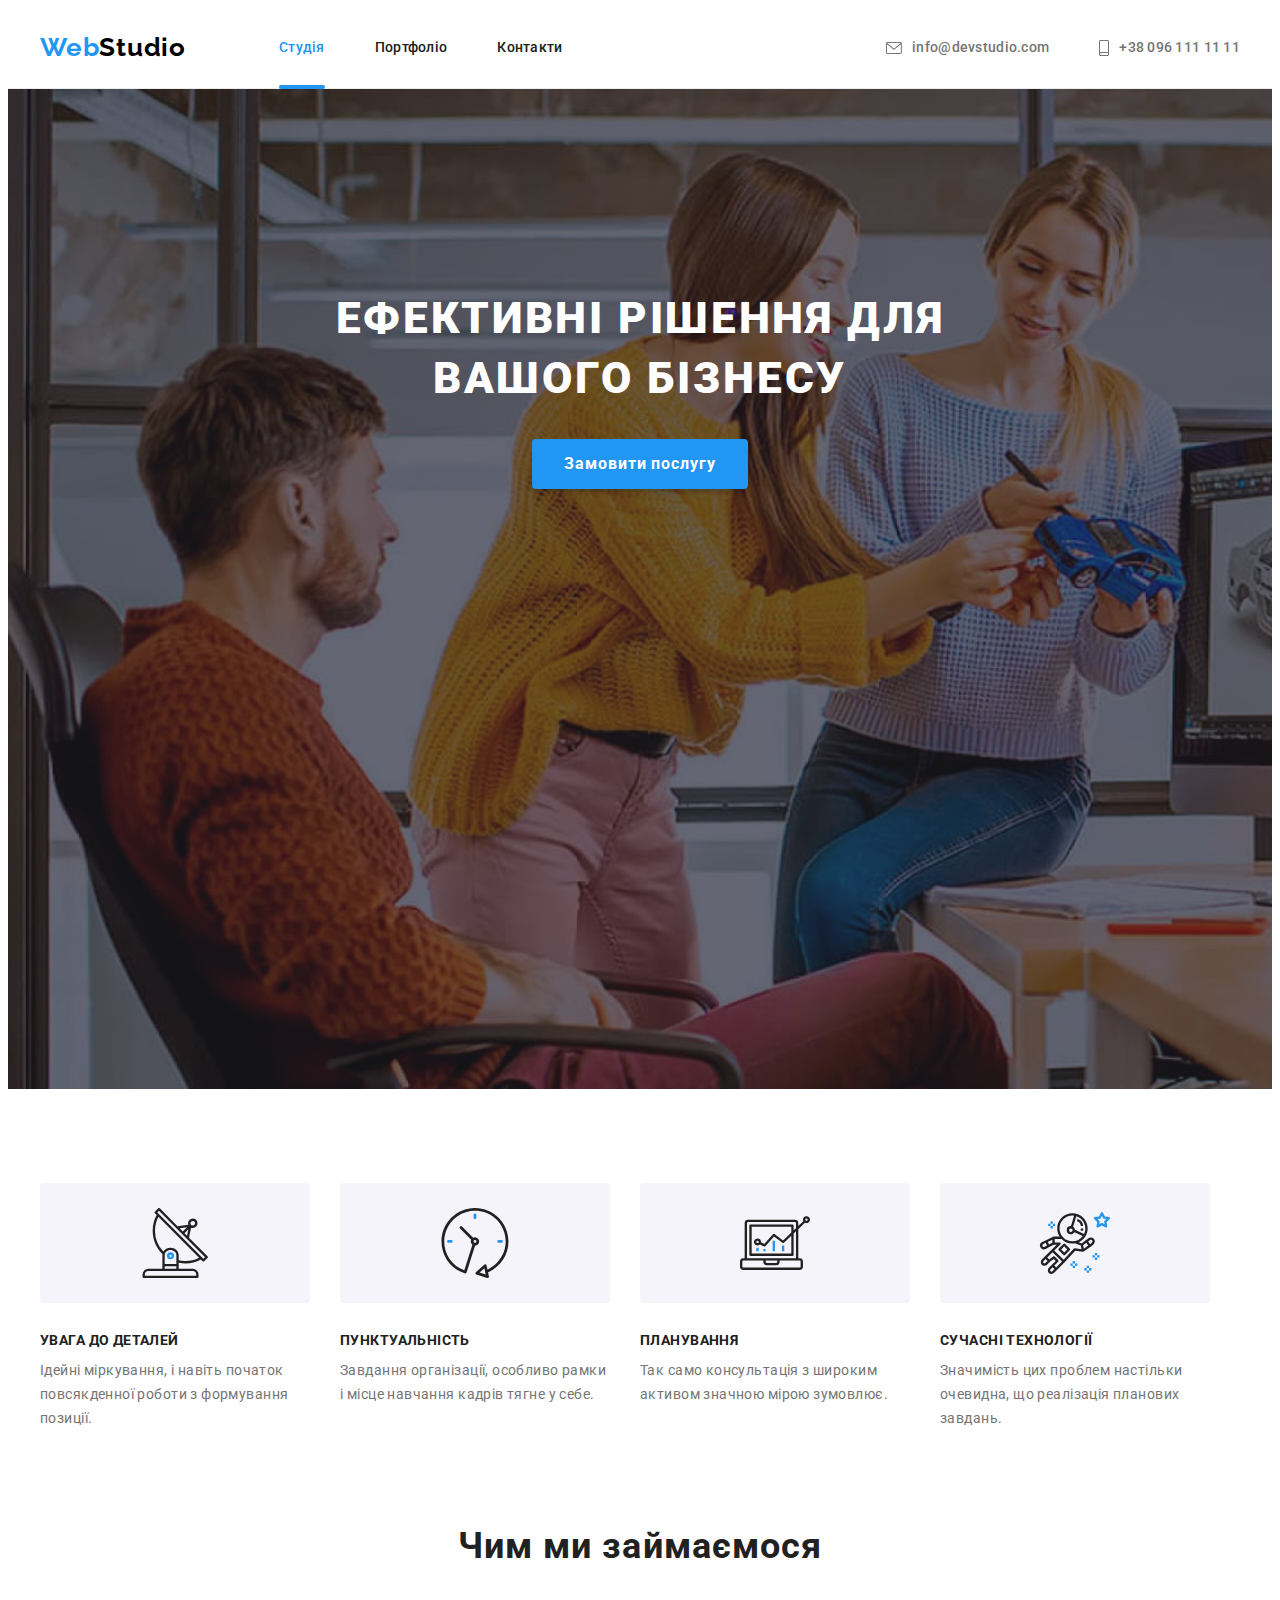
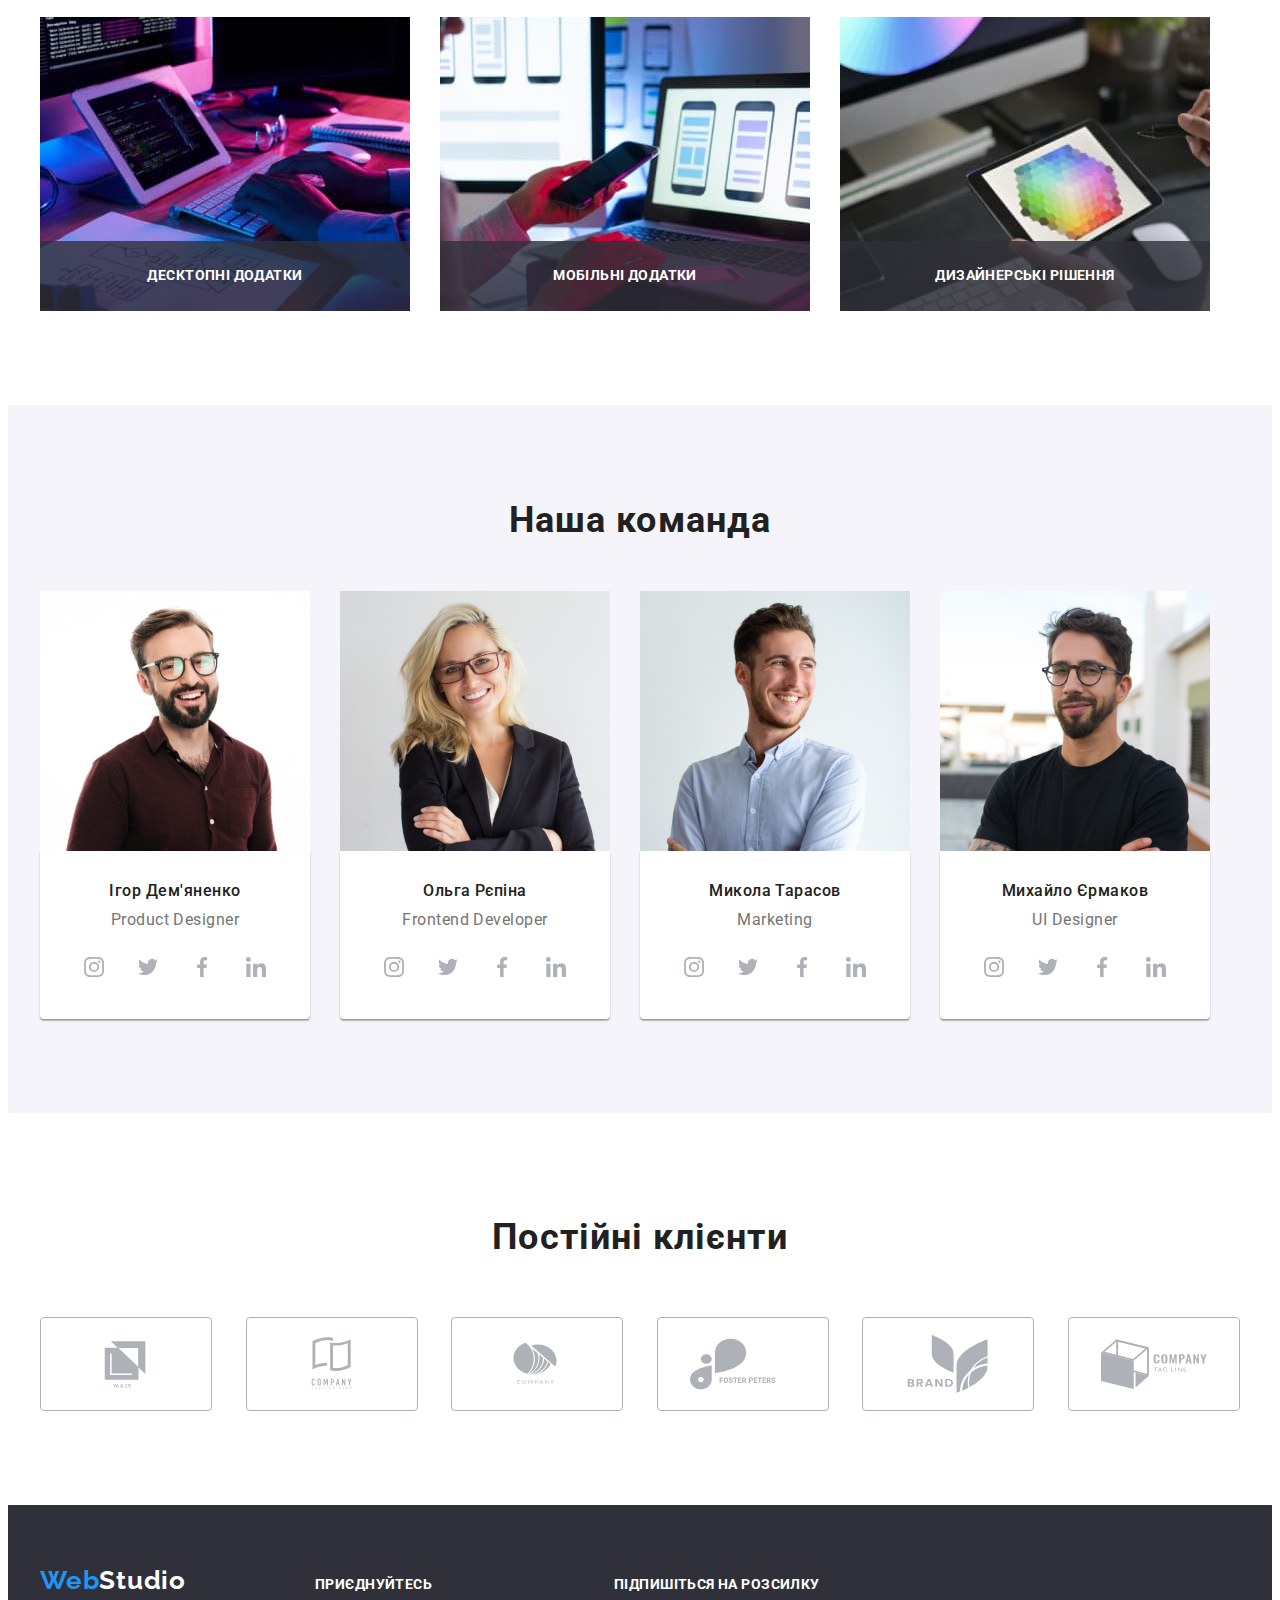
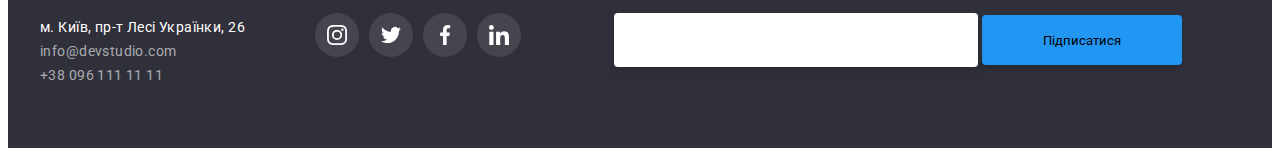
==== commit e3a6a43a: "add form/fix bugs" ====
--- a/index.html
+++ b/index.html
@@ -156,7 +156,7 @@
                   class="work-pictures pictures"
                 />
                 <div class="team-name-box">
-                  <p class="tex-wokr-list-item">Десктопні додатки</p>
+                  <p class="text-wokr-list-item">Десктопні додатки</p>
                 </div>
               </div>
             </li>
@@ -171,7 +171,7 @@
                   class="work-pictures pictures"
                 />
                 <div class="team-name-box">
-                  <p class="tex-wokr-list-item">Мобільні додатки</p>
+                  <p class="text-wokr-list-item">Мобільні додатки</p>
                 </div>
               </div>
             </li>
@@ -186,7 +186,7 @@
                   class="work-pictures pictures"
                 />
                 <div class="team-name-box">
-                  <p class="tex-wokr-list-item">Дизайнерські рішення</p>
+                  <p class="text-wokr-list-item">Дизайнерські рішення</p>
                 </div>
               </div>
             </li>
@@ -467,7 +467,7 @@
                     target="_blank"
                     rel="noopener noreferrer"
                     class="link"
-                    ><span class="place-tex"
+                    ><span class="place-text"
                       >м. Київ, пр-т Лесі Українки, 26</span
                     >
                   </a>
@@ -522,6 +522,13 @@
             </li>
           </ul>
         </div>
+        <div class="label-form">
+          <h2 class="form-title">Підпишіться на розсилку</h2>
+          <form class="">
+            <input type="email" name="mail" class="mail-text" />
+            <button type="submit" class="button-sent">Підписатися</button>
+          </form>
+        </div>
       </div>
     </footer>
 
--- a/css/styles.css
+++ b/css/styles.css
@@ -1,16 +1,16 @@
 :root {
-  --primari-tex-color: #212121;
+  --primari-text-color: #212121;
   --title-text-color: #212121;
   --accent-color: #2196f3;
   --accent-button-color: #2196f3;
   --button-text-color: #ffffff;
   --primari-bcg-color: #f5f5f5;
-  --paragraph-tex: #757575;
+  --paragraph-text: #757575;
 }
 
 body {
   font-family: "Roboto", sans-serif;
-  color: var(--primari-tex-color);
+  color: var(--primari-text-color);
   background-color: #ffffff;
 }
 
@@ -126,14 +126,14 @@
 }
 
 a.link {
-  color: var(--primari-tex-color);
+  color: var(--primari-text-color);
 }
 
 .link {
   text-decoration: none;
   display: block;
 
-  transition-property: color, background-color, box-shadow;
+  transition-property: color;
   transition-duration: 250ms;
   transition-timing-function: cubic-bezier(0.4, 0, 0.2, 1);
 }
@@ -224,6 +224,8 @@
   height: 12px;
   margin-right: 10px;
   fill: inherit;
+
+  transition: fill 250ms cubic-bezier(0.4, 0, 0.2, 1);
 }
 
 .contact-link.link:hover,
@@ -239,6 +241,7 @@
   margin-right: 10px;
 
   fill: inherit;
+  transition: fill 250ms cubic-bezier(0.4, 0, 0.2, 1);
 }
 
 /*------------- ГЕРОЙ -------------*/
@@ -379,7 +382,7 @@
   letter-spacing: 0.03em;
   text-transform: uppercase;
 
-  color: var(--primari-tex-color);
+  color: var(--primari-text-color);
 
   margin-bottom: 10px;
 }
@@ -402,7 +405,7 @@
 
   letter-spacing: 0.03em;
 
-  color: var(--paragraph-tex);
+  color: var(--paragraph-text);
 }
 
 /*------------- БЛОК 2 -------------*/
@@ -418,7 +421,7 @@
   text-align: center;
   letter-spacing: 0.03em;
 
-  color: var(--primari-tex-color);
+  color: var(--primari-text-color);
 
   margin-bottom: 50px;
 }
@@ -442,7 +445,7 @@
   position: relative;
 }
 
-.tex-wokr-list-item {
+.text-wokr-list-item {
   font-weight: 700;
   font-size: 14px;
   line-height: 1.14;
@@ -481,7 +484,7 @@
   text-align: center;
   letter-spacing: 0.03em;
 
-  color: var(--primari-tex-color);
+  color: var(--primari-text-color);
 
   margin-bottom: 50px;
 }
@@ -519,7 +522,7 @@
 
   letter-spacing: 0.03em;
 
-  color: var(--primari-tex-color);
+  color: var(--primari-text-color);
 
   margin-bottom: 10px;
 }
@@ -530,7 +533,7 @@
 
   letter-spacing: 0.03em;
 
-  color: var(--paragraph-tex);
+  color: var(--paragraph-text);
 
   margin-bottom: 16px;
 }
@@ -598,6 +601,8 @@
   position: relative;
   display: block;
   border: 1px solid #eeeeee;
+
+  transition: box-shadow 250ms cubic-bezier(0.4, 0, 0.2, 1);
 }
 
 .gallary-thumb {
@@ -605,7 +610,7 @@
   overflow: hidden;
 }
 
-.gallary-effect-tex {
+.gallary-effect-text {
   position: absolute;
 
   top: 0;
@@ -627,8 +632,8 @@
   transition: transform 250ms cubic-bezier(0.4, 0, 0.2, 1);
 }
 
-.gallery-icon:hover .gallary-effect-tex,
-.gallery-icon:focus .gallary-effect-tex {
+.gallery-icon:hover .gallary-effect-text,
+.gallery-icon:focus .gallary-effect-text {
   transform: translateY(0);
 }
 
@@ -672,16 +677,16 @@
 
   letter-spacing: 0.06em;
 
-  color: var(--primari-tex-color);
-}
-
-.gallery-tex {
+  color: var(--primari-text-color);
+}
+
+.gallery-text {
   font-size: 16px;
   line-height: 1.88;
 
   letter-spacing: 0.03em;
 
-  color: var(--paragraph-tex);
+  color: var(--paragraph-text);
 }
 /*------------- ПОСТІЙНІ КЛІЄНТИ -------------*/
 
@@ -721,9 +726,7 @@
   border: 1px solid #afb1b8;
   border-radius: 4px;
 
-  fill: #afb1b8;
-
-  transition-property: fill, background-color, border;
+  transition-property: border;
   transition-duration: 250ms;
   transition-timing-function: cubic-bezier(0.4, 0, 0.2, 1);
 }
@@ -733,10 +736,18 @@
   border: 1px solid var(--accent-color);
 }
 
-.client-linc-icon:focus,
-.client-linc-icon:hover {
+.client-icon {
+  fill: #afb1b8;
+  border: none;
+
+  transition: fill 250ms cubic-bezier(0.4, 0, 0.2, 1);
+}
+
+.client-linc-icon:focus .client-icon,
+.client-linc-icon:hover .client-icon {
   fill: var(--accent-color);
 }
+
 /*------------- FOOTER -------------*/
 
 address {
@@ -753,8 +764,6 @@
 
 .footer-items .container {
   display: flex;
-  align-content: center;
-  align-items: center;
 }
 
 .address-items {
@@ -769,7 +778,7 @@
 
 /* .address-place {} */
 
-.place-tex {
+.place-text {
   font-size: 14px;
   line-height: 1.71;
 
@@ -796,8 +805,8 @@
   color: var(--accent-color);
 }
 
-.link .place-tex:hover,
-.link .place-tex:focus {
+.link .place-text:hover,
+.link .place-text:focus {
   color: var(--accent-color);
 }
 
@@ -845,6 +854,32 @@
   display: flex;
 }
 
+.social-icon-item {
+  margin-right: 10px;
+}
+
+.social-icon-item:last-child {
+  margin-right: 0;
+}
+
+.linc-icon.bot {
+  background: rgba(255, 255, 255, 0.1);
+
+  transition-property: background;
+  transition-duration: 250ms;
+  transition-timing-function: cubic-bezier(0.4, 0, 0.2, 1);
+}
+
+.social-icon {
+  fill: #afb1b8;
+  transition: fill 250ms cubic-bezier(0.4, 0, 0.2, 1);
+}
+
+.social-icon.join {
+  fill: #ffffff;
+  transition: none;
+}
+
 .linc-icon {
   display: flex;
   align-items: center;
@@ -854,40 +889,18 @@
   height: 44px;
   border-radius: 50%;
 
-  fill: #afb1b8;
-
   transition-property: fill, background-color;
   transition-duration: 250ms;
   transition-timing-function: cubic-bezier(0.4, 0, 0.2, 1);
 }
 
-.social-icon-item {
-  margin-right: 10px;
-}
-
-.social-icon-item:last-child {
-  margin-right: 0;
-}
-
-.linc-icon.bot {
-  background: rgba(255, 255, 255, 0.1);
-
-  transition-property: background;
-  transition-duration: 250ms;
-  transition-timing-function: cubic-bezier(0.4, 0, 0.2, 1);
-}
-
-.social-icon {
-  fill: inherit;
-}
-
-.social-icon.join {
-  fill: #ffffff;
-}
-
 .linc-icon:hover,
 .linc-icon:focus {
   background-color: var(--accent-color);
+}
+
+.linc-icon:hover .social-icon,
+.linc-icon:focus .social-icon {
   fill: #ffffff;
 }
 
@@ -903,6 +916,7 @@
 .social-container {
   display: flex;
   flex-direction: column;
+  margin-top: 12px;
   margin-left: 70px;
 }
 
@@ -940,6 +954,7 @@
 .backdrop.is-hidden {
   opacity: 0;
   pointer-events: none;
+  visibility: hidden;
 }
 
 .backdrop.is-hidden .modal {
@@ -988,6 +1003,44 @@
 
 .icon-close {
   fill: #000000;
-  background: #FFFFFF;
-  }
-  +  background: #ffffff;
+}
+
+.label-form {
+  display: flex;
+  flex-direction: column;
+  margin-top: 12px;
+  margin-left: 93px;
+}
+
+.form-title {
+  font-weight: 700;
+  font-size: 14px;
+  line-height: 1.14;
+  letter-spacing: 0.03em;
+  text-transform: uppercase;
+
+  color: #ffffff;
+
+  margin-bottom: 20px;
+}
+
+.button-sent {
+  width: 200px;
+  height: 50px;
+
+  background: #2196f3;
+  box-shadow: 0px 4px 4px rgba(0, 0, 0, 0.15);
+  border-radius: 4px;
+
+  border: none;
+}
+
+.mail-text {
+  width: 358px;
+  height: 50px;
+
+  border: 1px solid rgba(255, 255, 255, 0.3);
+  filter: drop-shadow(0px 4px 4px rgba(0, 0, 0, 0.15));
+  border-radius: 4px;
+}
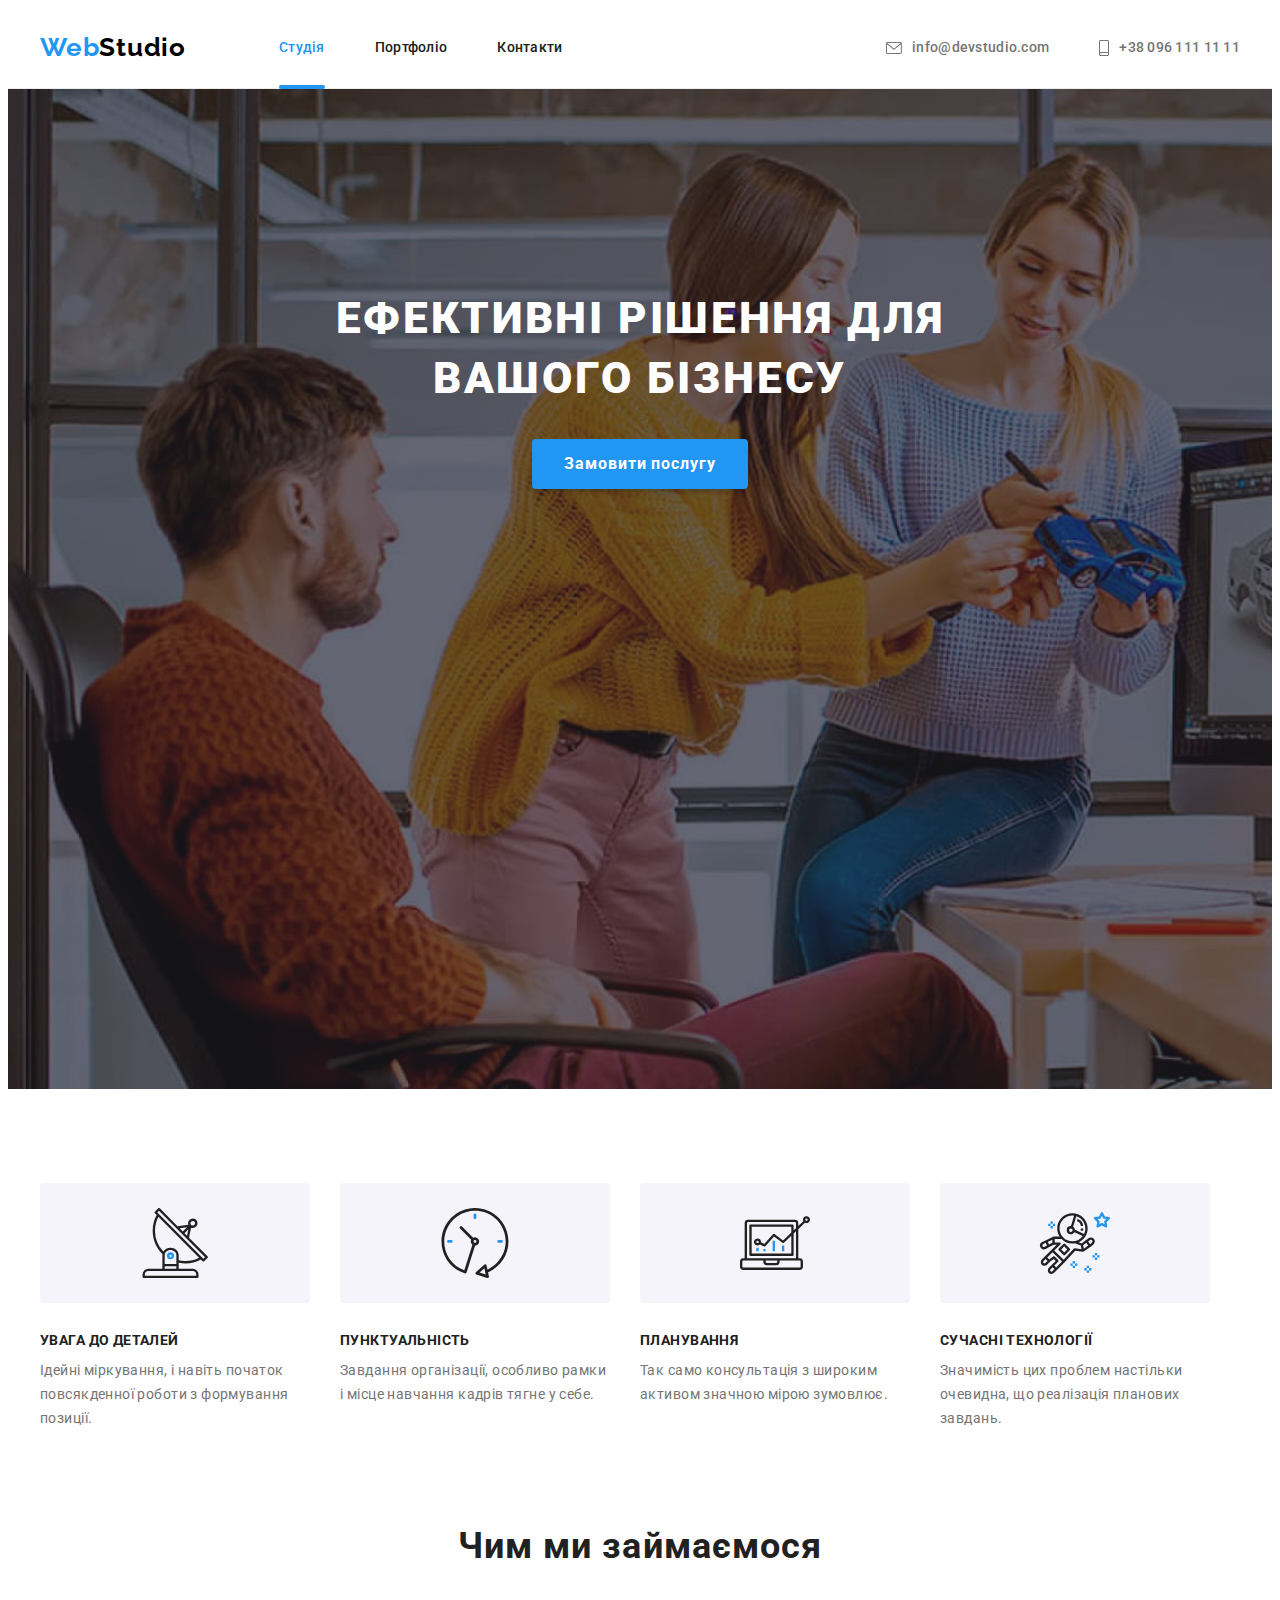
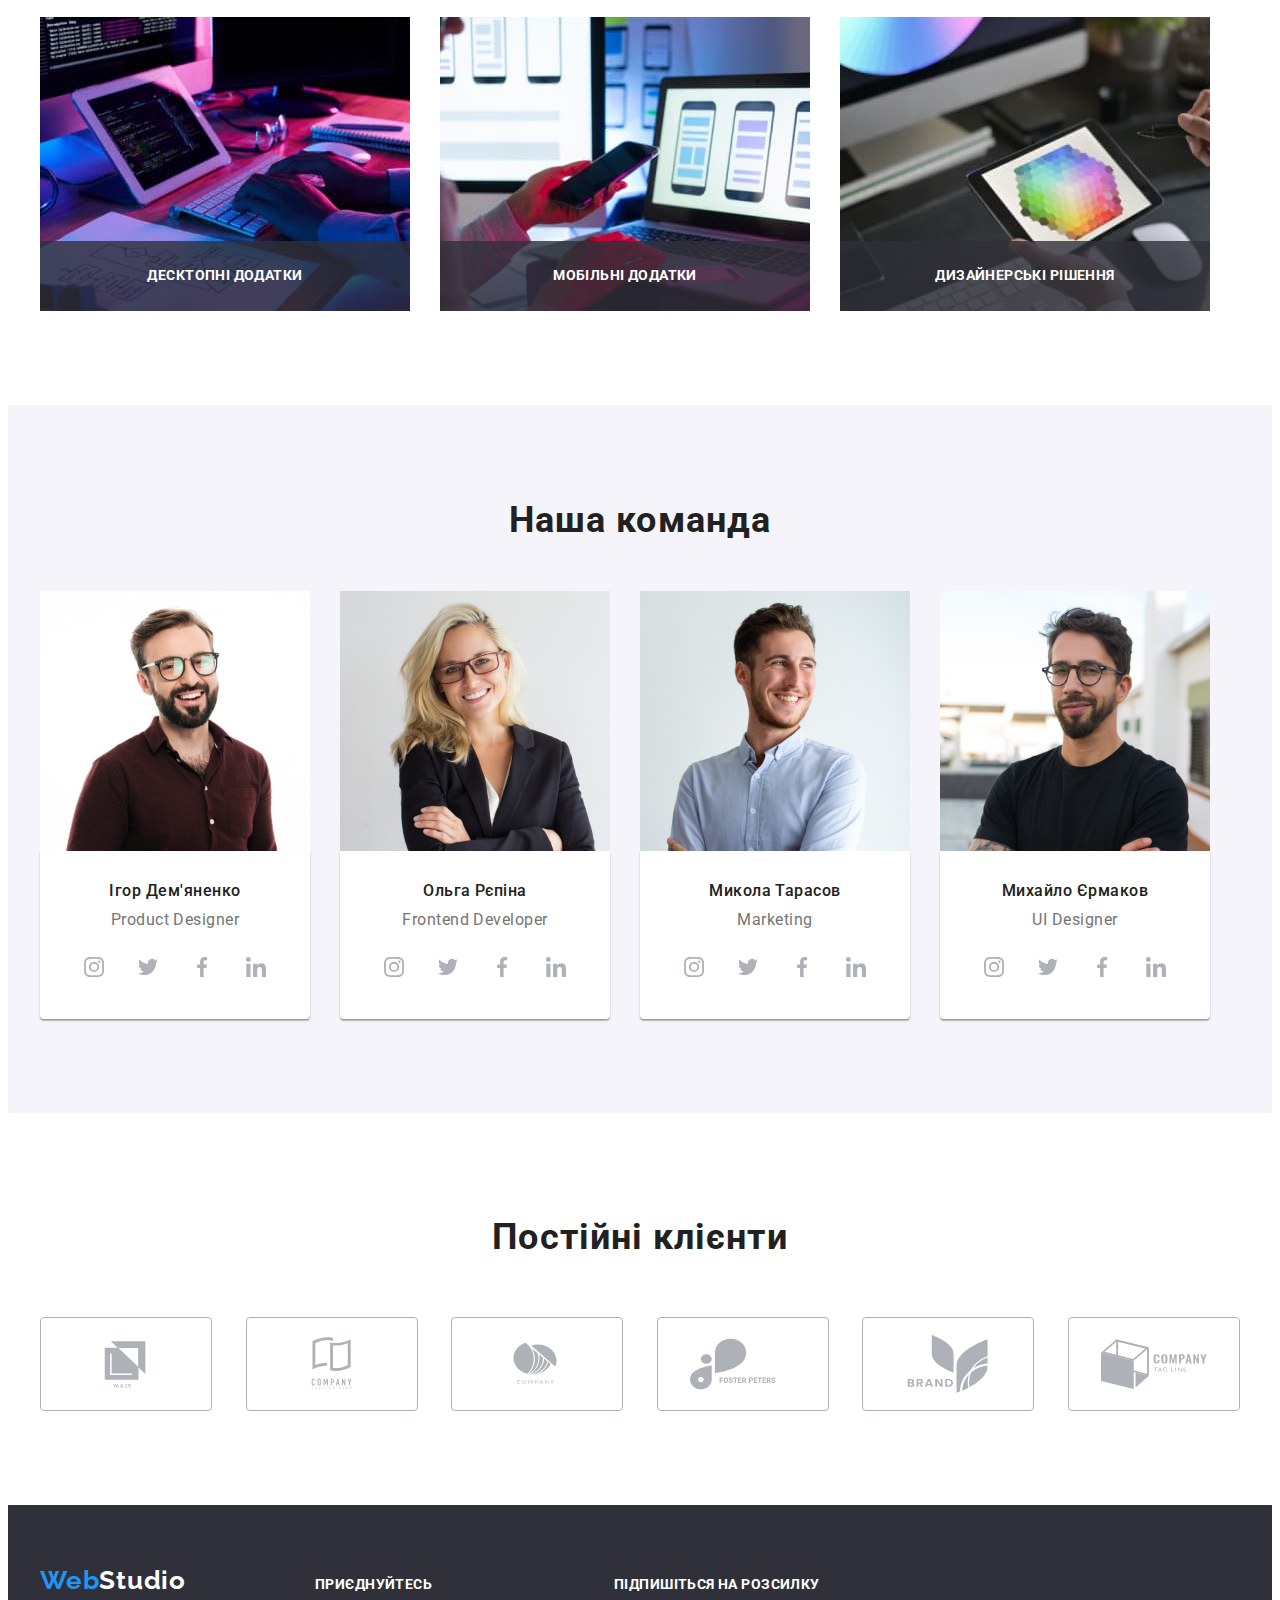
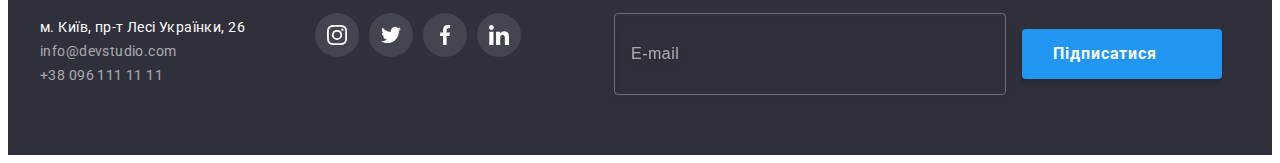
==== commit 6a94d3e1: "add modal" ====
--- a/index.html
+++ b/index.html
@@ -523,10 +523,21 @@
           </ul>
         </div>
         <div class="label-form">
-          <h2 class="form-title">Підпишіться на розсилку</h2>
-          <form class="">
-            <input type="email" name="mail" class="mail-text" />
-            <button type="submit" class="button-sent">Підписатися</button>
+          <p class="form-title">Підпишіться на розсилку</p>
+          <form class="submit-form">
+            <input
+              type="email"
+              name="mail"
+              class="mail-text"
+              placeholder="E-mail"
+            />
+
+            <button type="submit" class="button-send">
+              Підписатися
+              <svg class="btn-icon" width="24" height="24">
+                <use href="./images/icons.svg#icon-send"></use>
+              </svg>
+            </button>
           </form>
         </div>
       </div>
@@ -535,12 +546,79 @@
     <!-- МОДАЛЬНЕ ВІКНО -->
     <section>
       <div class="backdrop is-hidden" data-modal>
-        <div class="modal">
-          <button class="btn-modal" data-modal-close>
-            <svg class="icon-close" width="18" height="18">
-              <use href="./images/close-modal.svg#icon-close-b"></use>
-            </svg>
-          </button>
+        <div role="group" class="modal">
+          <form class="modal-form form">
+            <p class="modal-title">Залиште свої дані, ми вам передзвонимо</p>
+
+            <div class="form-field">
+              <label class="form-label" for="name">Ім'я</label>
+              <div class="input-wrap">
+                <input class="form-input" type="text" name="name" id="name" />
+                <svg class="modal-icon" width="18" height="18">
+                  <use href="./images/icons.svg#icon-person-black"></use>
+                </svg>
+              </div>
+            </div>
+
+            <div class="form-field">
+              <label class="form-label" for="tel">Телефон</label>
+              <div class="input-wrap">
+                <input class="form-input" type="tel" name="tel" id="tel" />
+                <svg class="modal-icon" width="18" height="18">
+                  <use href="./images/icons.svg#icon-phone-black"></use>
+                </svg>
+              </div>
+            </div>
+
+            <div class="form-field">
+              <label class="form-label" for="mail">Пошта</label>
+              <div class="input-wrap">
+                <input class="form-input" type="email" name="mail" id="mail" />
+                <svg class="modal-icon" width="18" height="18">
+                  <use href="./images/icons.svg#icon-email-black"></use>
+                </svg>
+              </div>
+            </div>
+
+            <div class="form-field">
+              <label class="form-label" for="coment">Коментар</label>
+              <textarea
+                name="coment"
+                id="coment"
+                rows="6"
+                placeholder="Введіть текст"
+              ></textarea>
+            </div>
+
+            <div class="form-cotnract">
+              <input
+                class="input-btn visually-hidden"
+                type="checkbox"
+                name="contract"
+                id="contract"
+              />
+              <label class="contract-label" for="contract">
+                <span>
+                  <svg class="contract-icon" width="16" height="15">
+                    <use href="./images/icons.svg#icon-Vector-check"></use></svg
+                ></span>
+                Погоджуюся з розсилкою та приймаю
+                <a href="" class="contract-link">Умови договору</a></label
+              >
+            </div>
+
+            <div class="form-send">
+              <button type="submit" class="btn-modal-send button">
+                Відправити
+              </button>
+            </div>
+
+            <button class="btn-modal" data-modal-close>
+              <svg class="icon-close" width="18" height="18">
+                <use href="./images/icons.svg#icon-close"></use>
+              </svg>
+            </button>
+          </form>
         </div>
       </div>
     </section>
--- a/css/styles.css
+++ b/css/styles.css
@@ -967,7 +967,7 @@
   left: 50%;
 
   width: 528px;
-  height: 581px;
+  min-height: 581px;
   padding: 10px;
 
   background: #ffffff;
@@ -1004,6 +1004,13 @@
 .icon-close {
   fill: #000000;
   background: #ffffff;
+
+  transition: fill 250ms cubic-bezier(0.4, 0, 0.2, 1);
+}
+
+.icon-close:hover,
+.icon-close:focus {
+  fill: var(--accent-color);
 }
 
 .label-form {
@@ -1025,10 +1032,23 @@
   margin-bottom: 20px;
 }
 
-.button-sent {
+.button-send {
+  padding: 10px 28px;
   width: 200px;
   height: 50px;
 
+  display: inline-flex;
+  justify-content: center;
+  align-items: center;
+
+  font-weight: 700;
+  font-size: 16px;
+  line-height: 1.88;
+
+  letter-spacing: 0.06em;
+
+  color: #ffffff;
+
   background: #2196f3;
   box-shadow: 0px 4px 4px rgba(0, 0, 0, 0.15);
   border-radius: 4px;
@@ -1036,11 +1056,238 @@
   border: none;
 }
 
+.btn-icon {
+  margin-left: 10px;
+}
+
 .mail-text {
+  padding: 15px 16px;
   width: 358px;
   height: 50px;
 
+  margin-right: 12px;
+
+  background-color: transparent;
+  color: #ffffff;
+
   border: 1px solid rgba(255, 255, 255, 0.3);
   filter: drop-shadow(0px 4px 4px rgba(0, 0, 0, 0.15));
   border-radius: 4px;
-}
+
+  transition: border 250ms cubic-bezier(0.4, 0, 0.2, 1);
+}
+
+.mail-text:hover,
+.mail-text:focus {
+  border: 1px solid #2196f3;
+}
+
+.mail-text::placeholder {
+  font-size: 16px;
+  line-height: 1.25;
+
+  letter-spacing: 0.03em;
+
+  color: rgba(255, 255, 255, 0.6);
+}
+
+textarea {
+  padding: 12px 16px;
+
+  resize: none;
+  border: 1px solid rgba(33, 33, 33, 0.2);
+  border-radius: 4px;
+
+  transition: border 250ms cubic-bezier(0.4, 0, 0.2, 1);
+}
+
+textarea:hover,
+textarea:focus {
+  border: 1px solid #2196f3;
+  cursor: pointer;
+}
+
+.form-field textarea::placeholder {
+  font-size: 12px;
+  line-height: 1.67;
+  letter-spacing: 0.01em;
+
+  color: rgba(117, 117, 117, 0.5);
+}
+
+.modal {
+  padding: 40px;
+  margin-left: auto;
+  margin-right: auto;
+}
+
+.modal-title {
+  font-weight: 700;
+  font-size: 20px;
+  line-height: 1.15;
+  text-align: center;
+  letter-spacing: 0.03em;
+
+  color: #212121;
+
+  margin-top: 0;
+  margin-bottom: 12px;
+}
+
+.form-field {
+  display: flex;
+  flex-direction: column;
+
+  margin-bottom: 10px;
+
+  border: none;
+}
+
+.form-input {
+  padding: 11px 12px;
+  padding-top: 11px;
+  padding-right: 12px;
+  padding-bottom: 11px;
+  padding-left: 42px;
+  width: 100%;
+  height: 40px;
+
+  background-color: transparent;
+
+  border: 1px solid rgba(33, 33, 33, 0.2);
+  border-radius: 4px;
+
+  transition: border 250ms cubic-bezier(0.4, 0, 0.2, 1);
+}
+
+.modal-icon {
+  position: absolute;
+  left: 12px;
+  top: 50%;
+  transform: translateY(-50%);
+
+  fill: #212121;
+
+  transition: fill 250ms cubic-bezier(0.4, 0, 0.2, 1);
+}
+
+.form-input:hover + .modal-icon,
+.form-input:focus + .modal-icon {
+  fill: var(--accent-color);
+}
+
+.form-input:hover,
+.form-input:focus {
+  border: 1px solid #2196f3;
+}
+
+.input-wrap:hover > input {
+  border: 1px solid #2196f3;
+}
+
+.input-wrap:hover > svg {
+  fill: var(--accent-color);
+}
+
+.form-label {
+  margin-bottom: 4px;
+}
+
+.contract-label {
+  display: flex;
+  align-items: center;
+  font-size: 14px;
+  line-height: 1.71;
+
+  letter-spacing: 0.03em;
+
+  color: #757575;
+}
+
+.btn-modal-send.button {
+  font-weight: 700;
+  font-size: 16px;
+  line-height: 1.88;
+
+  letter-spacing: 0.06em;
+
+  max-width: 200px;
+
+  color: #ffffff;
+
+  padding: 10px 52px;
+
+  background: #2196f3;
+  box-shadow: 0px 4px 4px rgba(0, 0, 0, 0.15);
+  border-radius: 4px;
+
+  border: none;
+
+  transition: background 250ms cubic-bezier(0.4, 0, 0.2, 1);
+}
+
+.btn-modal-send.button:hover,
+.btn-modal-send.button:focus {
+  background: #188ce8;
+}
+
+.contract-link {
+  color: #2196f3;
+}
+
+.form-field label {
+  font-size: 12px;
+  line-height: 1.67;
+
+  letter-spacing: 0.01em;
+
+  color: #757575;
+}
+
+.form-cotnract {
+  margin-top: 20px;
+  margin-right: auto;
+  margin-bottom: 30px;
+  margin-left: 12px;
+}
+
+.form-send {
+  display: flex;
+  justify-content: center;
+}
+
+.input-wrap {
+  position: relative;
+  display: flex;
+}
+
+.modal-icon {
+  position: absolute;
+  left: 12px;
+  top: 50%;
+  transform: translateY(-50%);
+}
+
+/*============== КАСТОМНИЙ ЧЕКБОКС ========== */
+
+.contract-label > span {
+  display: flex;
+  align-items: center;
+  justify-content: center;
+
+  width: 16px;
+  height: 15px;
+  border: 2px solid #212121;
+  border-radius: 4px;
+  margin-right: 7px;
+  fill: transparent;
+
+  transition: fill 250ms cubic-bezier(0.4, 0, 0.2, 1),
+    border 250ms cubic-bezier(0.4, 0, 0.2, 1);
+}
+
+.input-btn:checked + .contract-label > span {
+  background-color: var(--accent-color);
+  border-color: transparent;
+  fill: #ffffff;
+}
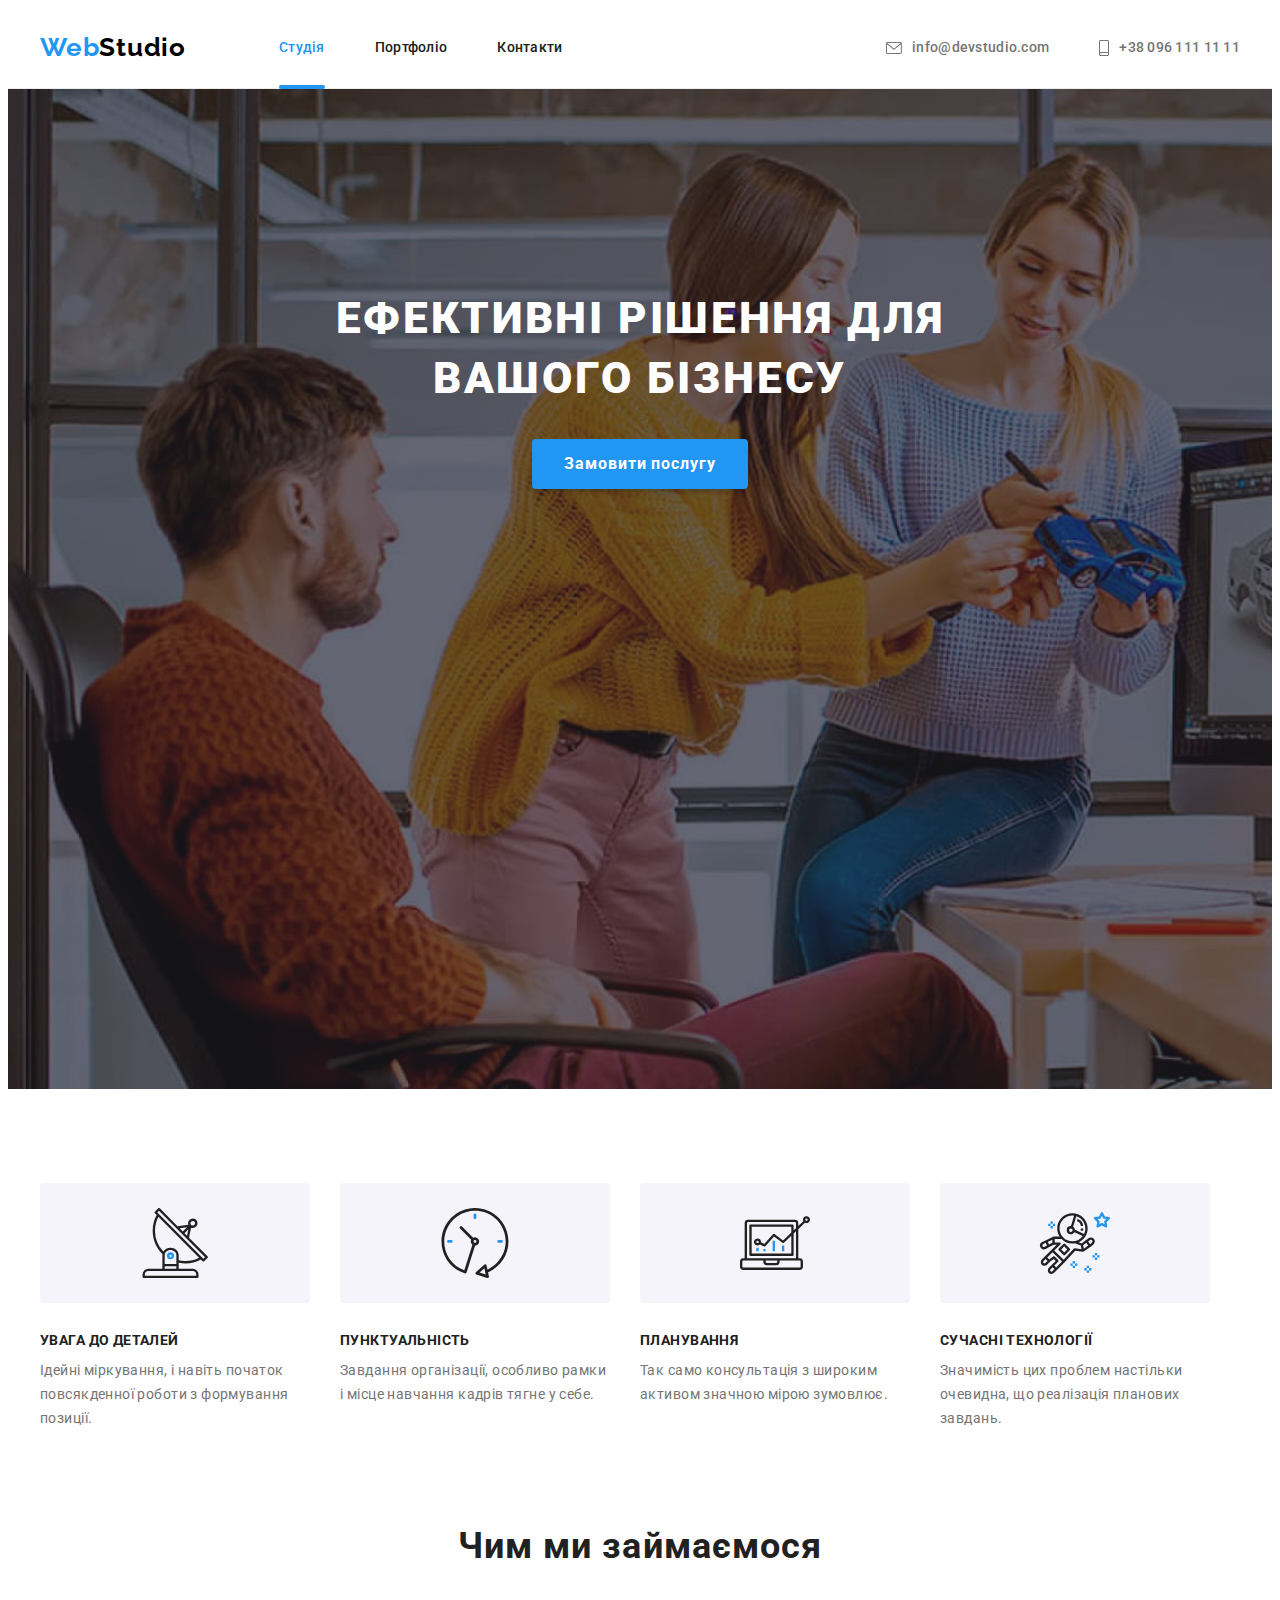
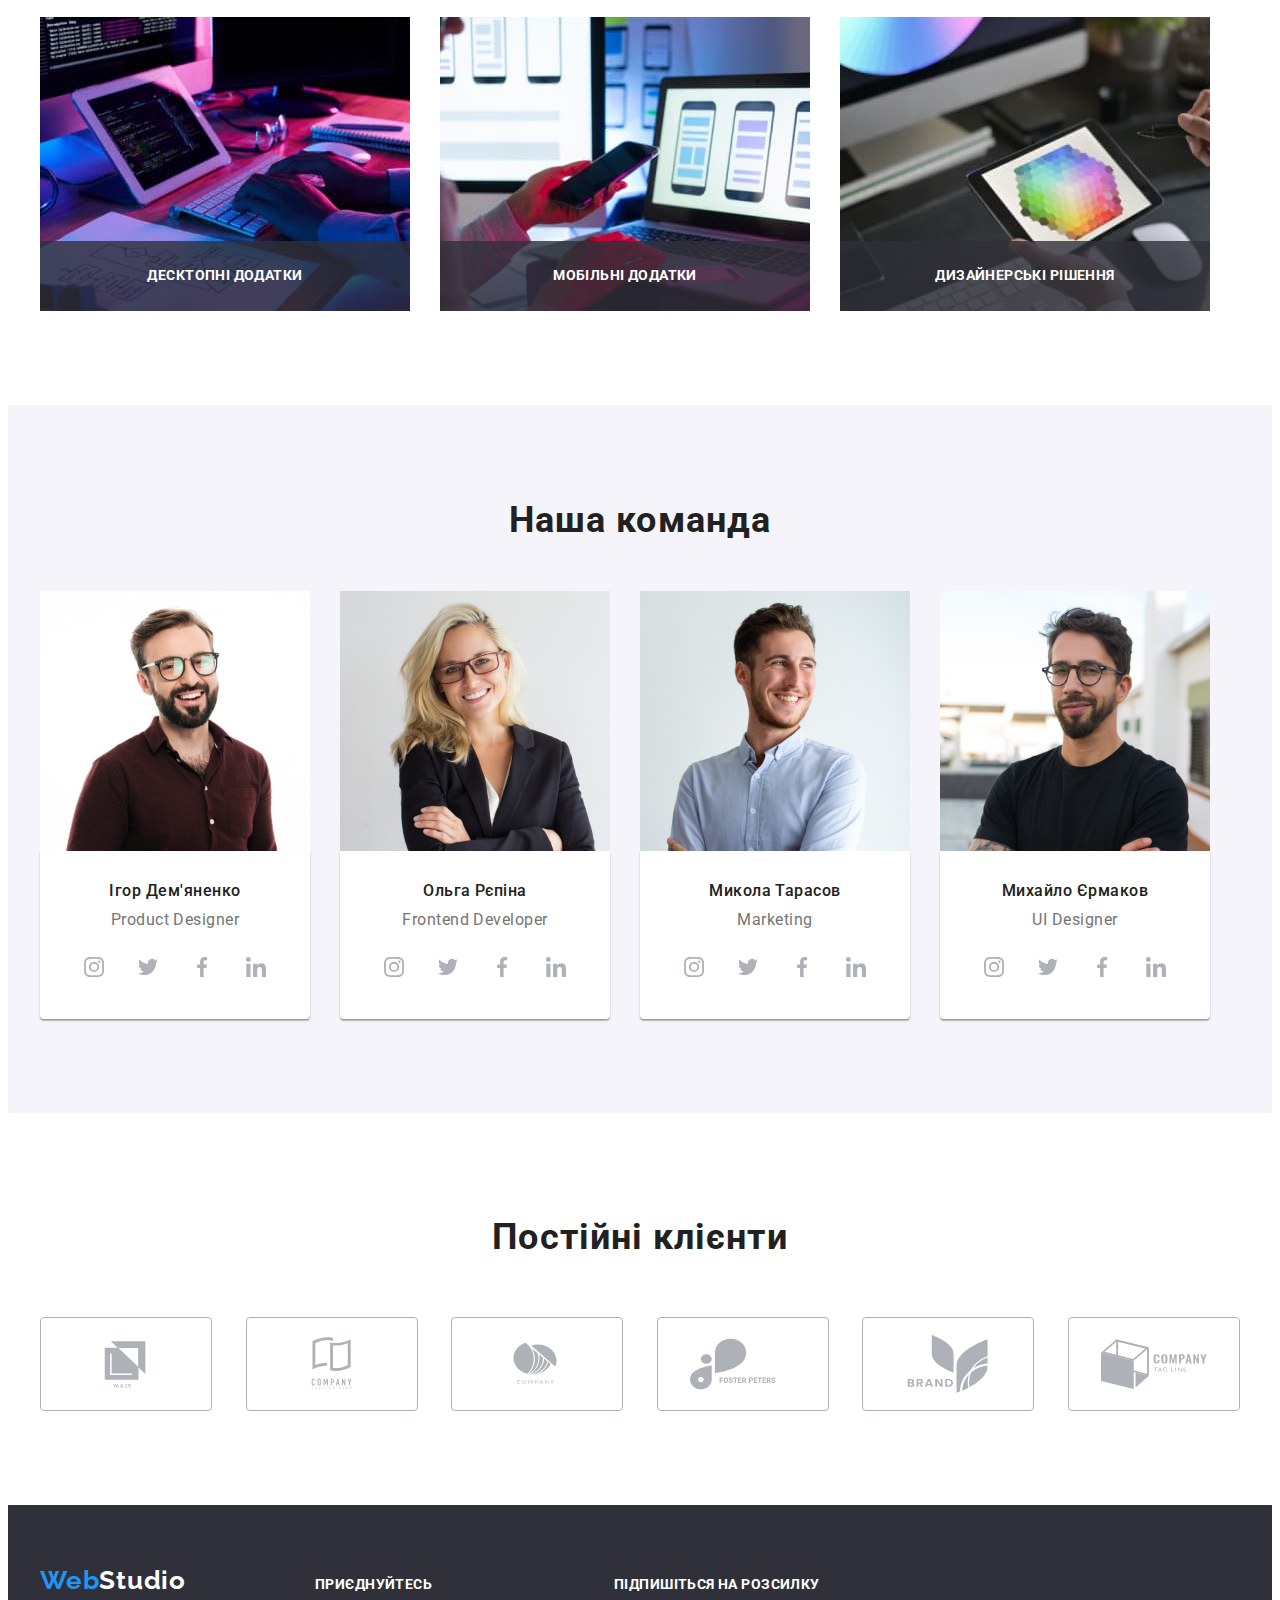
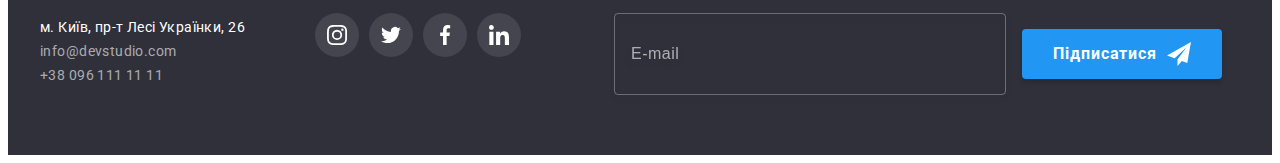
==== commit f13472f1: "add saas" ====
--- a/index.html
+++ b/index.html
@@ -19,6 +19,7 @@
       referrerpolicy="no-referrer"
     />
     <link rel="stylesheet" href="./css/styles.css" />
+    <link rel="stylesheet" href="./css/main.min.css" />
   </head>
   <body>
     <!-- хедер -->
--- a/css/styles.css
+++ b/css/styles.css
@@ -61,68 +61,11 @@
 
 /*------------- ХЕДЕР -------------*/
 
-.container {
-  display: block;
-  margin-left: auto;
-  margin-right: auto;
-  padding-left: 15px;
-  padding-right: 15px;
-  width: 1200px;
-  /* outline: 3px solid red; */
-}
-
-.navigate {
-  display: flex;
-}
-
-.page-header {
-  max-width: 1600px;
-
-  border-bottom: 1px solid #ececec;
-}
-
-.page-header .container {
-  display: flex;
-  align-items: center;
-}
-
-.site-nav {
-  display: flex;
-  align-items: center;
-  margin-left: 93px;
-  padding-left: 0;
-
-  font-weight: 500;
-  font-size: 14px;
-  line-height: 1.14;
-  letter-spacing: 0.02em;
-
-  color: #212121;
-}
-
-/* .site-nav .item {
-  margin-right: 50px;
-  }
-
-.site-nav .item:last-child {
-  margin-right: 0;
-} */
-
-/* .site-nav .item + .item {
-  margin-left: 50px;
-} */
-
-.site-nav .item {
-  padding-top: 32px;
-  padding-bottom: 32px;
-}
-
-.site-nav .item:not(:last-child) {
-  margin-right: 50px;
-}
+
 
 a {
   font-family: inherit;
+  outline: none;
 }
 
 a.link {
@@ -289,6 +232,8 @@
   font-family: inherit;
   cursor: pointer;
   text-align: center;
+
+  outline: none;
 }
 
 .button {
@@ -311,6 +256,8 @@
   padding: 10px 32px;
 
   letter-spacing: 0.06em;
+
+  outline: none;
 
   background: #2196f3;
   box-shadow: 0px 4px 4px rgba(0, 0, 0, 0.15);
@@ -723,6 +670,8 @@
   width: 170px;
   height: 92px;
 
+  outline: none;
+
   border: 1px solid #afb1b8;
   border-radius: 4px;
 
@@ -791,6 +740,11 @@
   transition-timing-function: cubic-bezier(0.4, 0, 0.2, 1);
 }
 
+.link:hover > .place-text,
+.link:focus > .place-text {
+  color: var(--accent-color);
+}
+
 .address-contacts .link {
   font-size: 14px;
   line-height: 1.71;
@@ -802,11 +756,6 @@
 
 .address-list .link:hover,
 .address-list .link:focus {
-  color: var(--accent-color);
-}
-
-.link .place-text:hover,
-.link .place-text:focus {
   color: var(--accent-color);
 }
 
@@ -865,6 +814,8 @@
 .linc-icon.bot {
   background: rgba(255, 255, 255, 0.1);
 
+  outline: none;
+
   transition-property: background;
   transition-duration: 250ms;
   transition-timing-function: cubic-bezier(0.4, 0, 0.2, 1);
@@ -888,6 +839,8 @@
   width: 44px;
   height: 44px;
   border-radius: 50%;
+
+  outline: none;
 
   transition-property: fill, background-color;
   transition-duration: 250ms;
@@ -1067,6 +1020,8 @@
 
   margin-right: 12px;
 
+  outline: none;
+
   background-color: transparent;
   color: #ffffff;
 
@@ -1094,6 +1049,7 @@
 textarea {
   padding: 12px 16px;
 
+  outline: none;
   resize: none;
   border: 1px solid rgba(33, 33, 33, 0.2);
   border-radius: 4px;
@@ -1152,6 +1108,8 @@
   width: 100%;
   height: 40px;
 
+  outline: none;
+
   background-color: transparent;
 
   border: 1px solid rgba(33, 33, 33, 0.2);
@@ -1291,3 +1249,4 @@
   border-color: transparent;
   fill: #ffffff;
 }
+
--- a/css/main.min.css
+++ b/css/main.min.css
@@ -0,0 +1 @@
+.container{display:block;margin-left:auto;margin-right:auto;padding-left:15px;padding-right:15px;width:1200px}.navigate{display:flex}.page-header{max-width:1600px;border-bottom:1px solid #ececec}.page-header .container{display:flex;align-items:center}.site-nav{display:flex;align-items:center;margin-left:93px;padding-left:0;font-weight:500;font-size:14px;line-height:1.14;letter-spacing:.02em;color:#212121}.site-nav .item{padding-top:32px;padding-bottom:32px}.site-nav .item:not(:last-child){margin-right:50px}/*# sourceMappingURL=main.min.css.map */